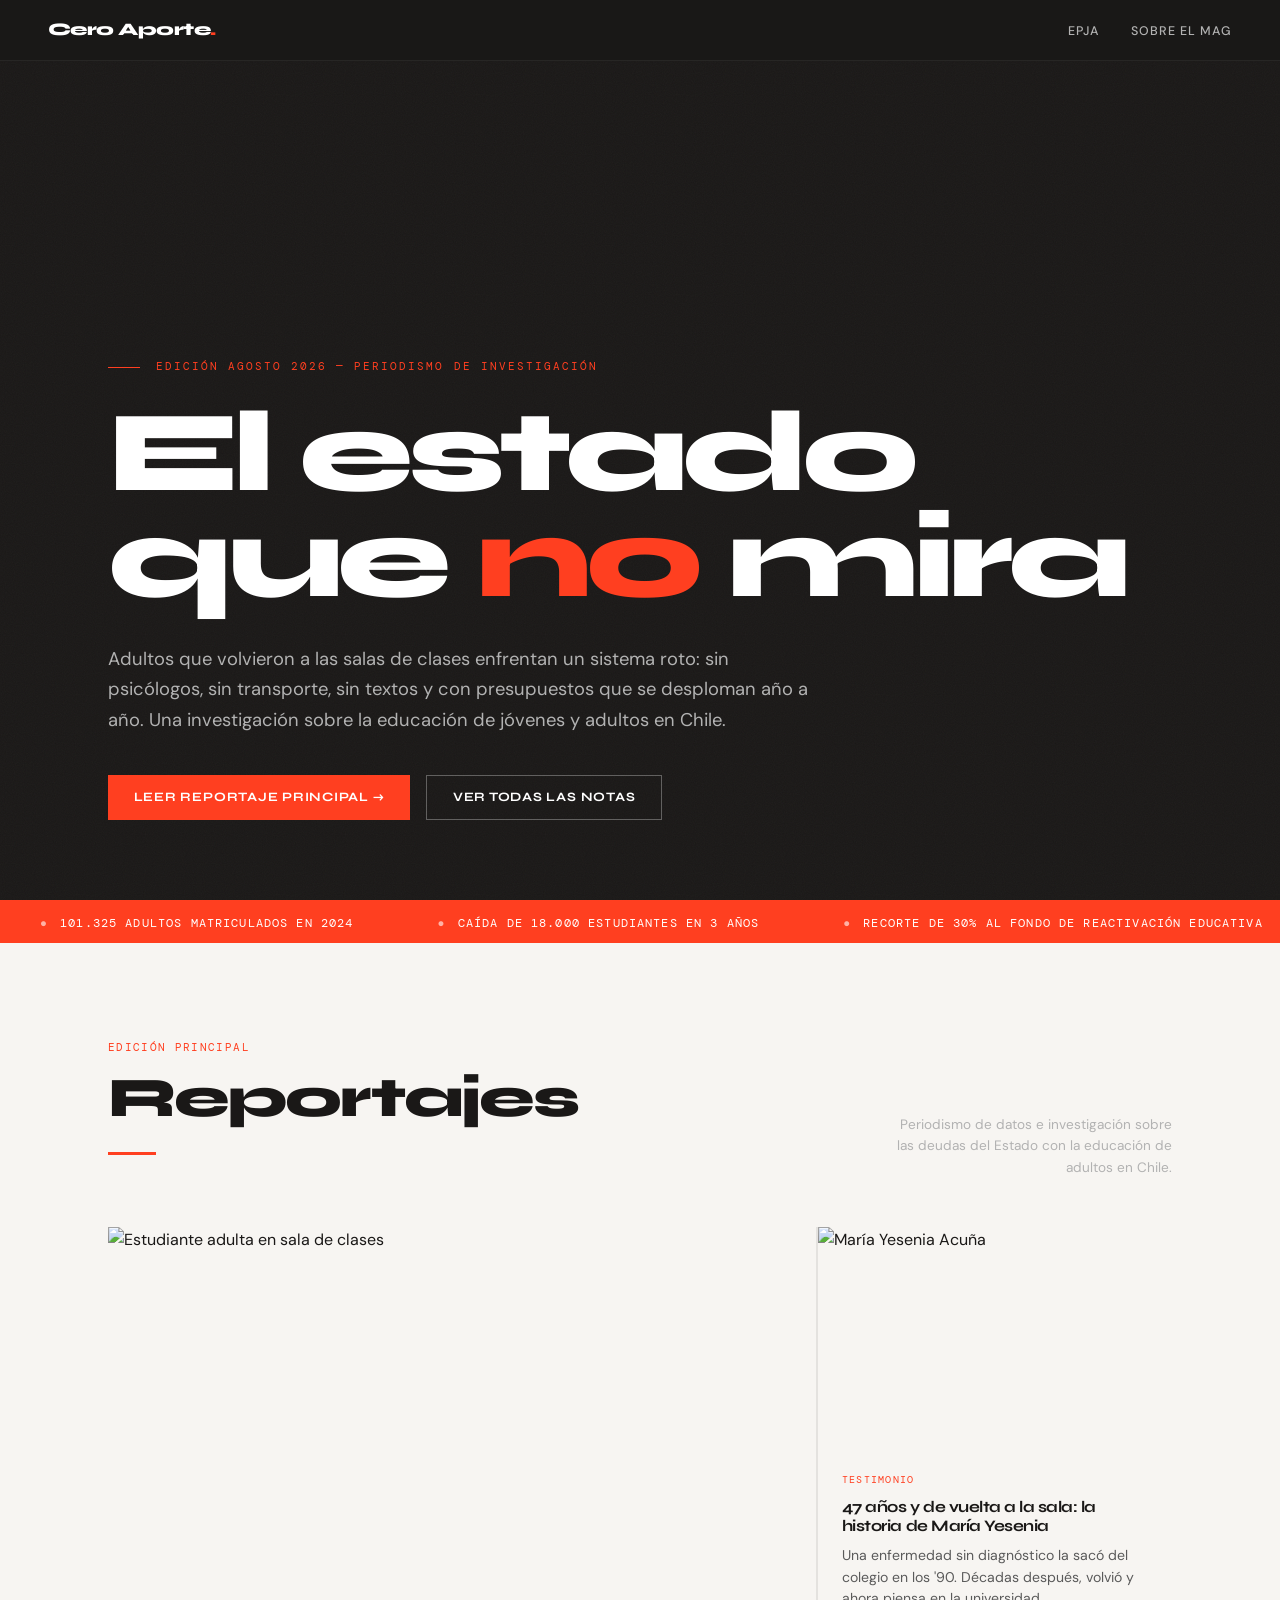
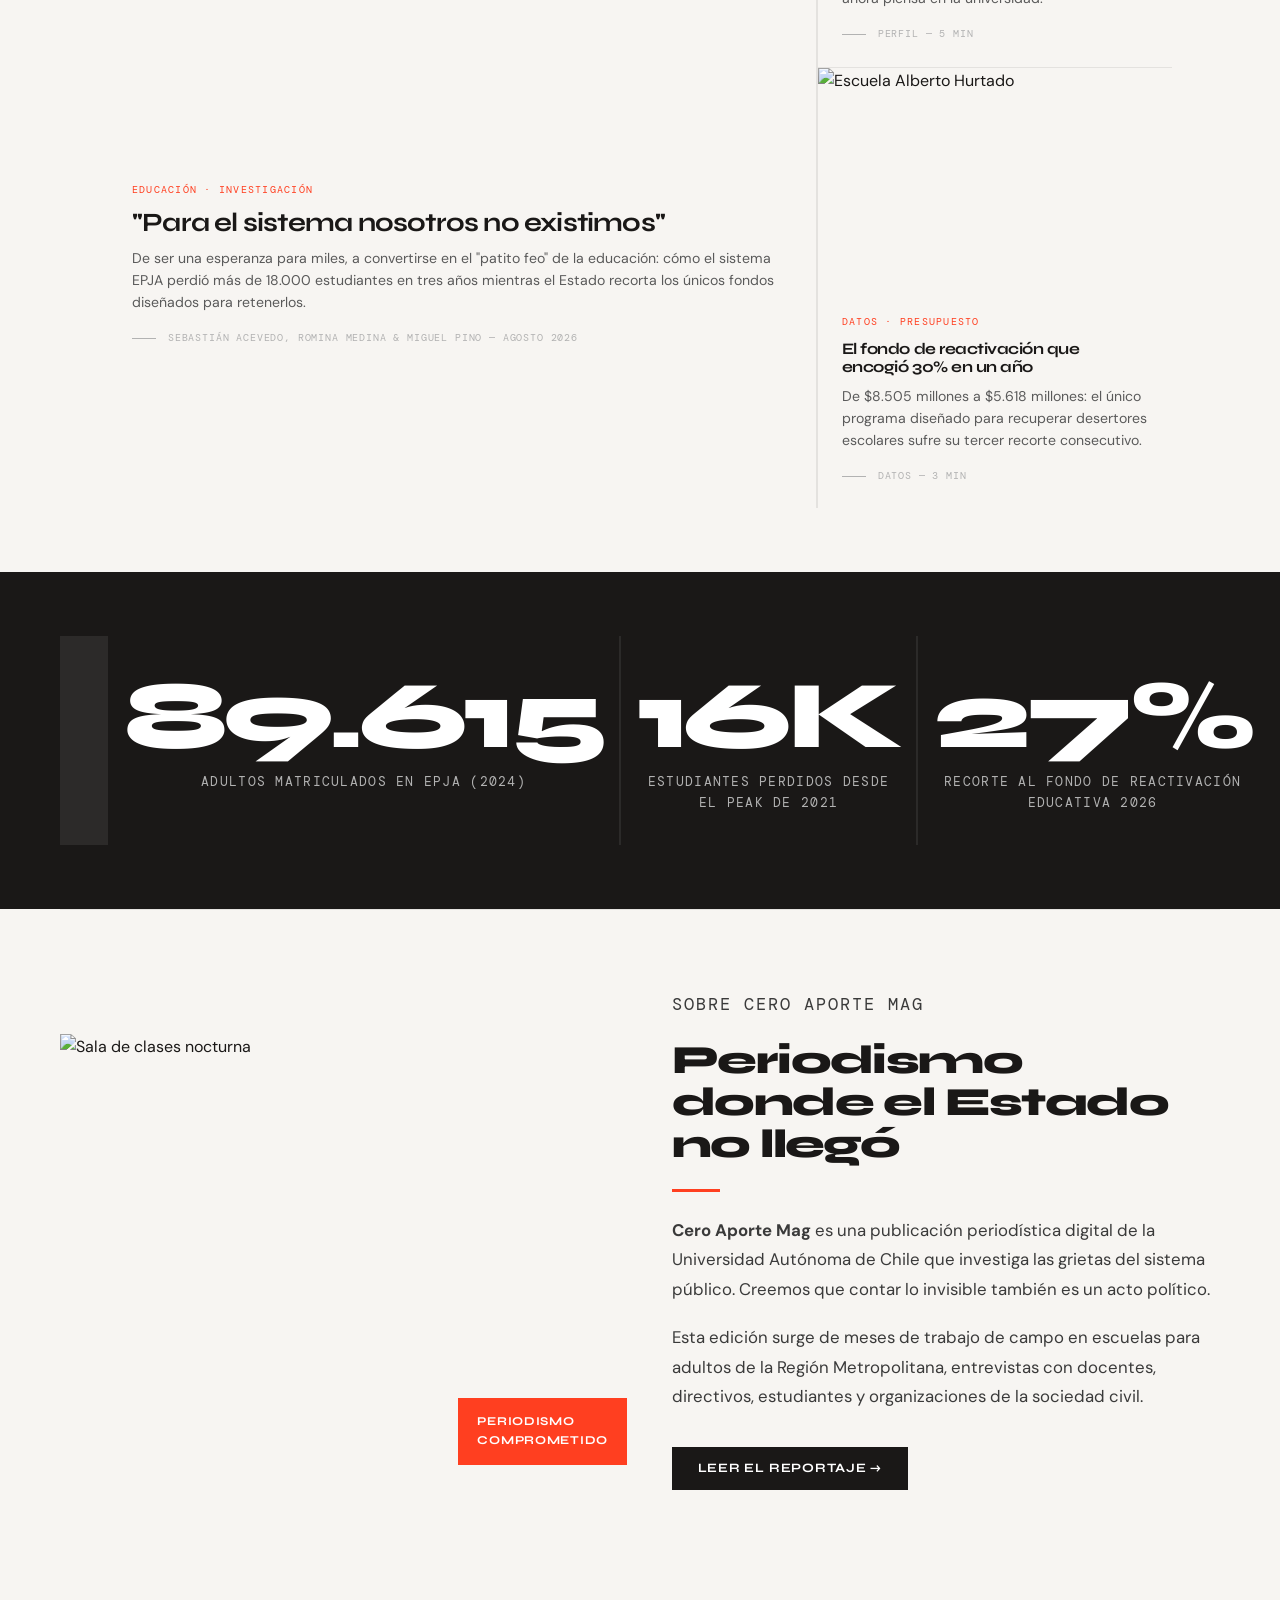
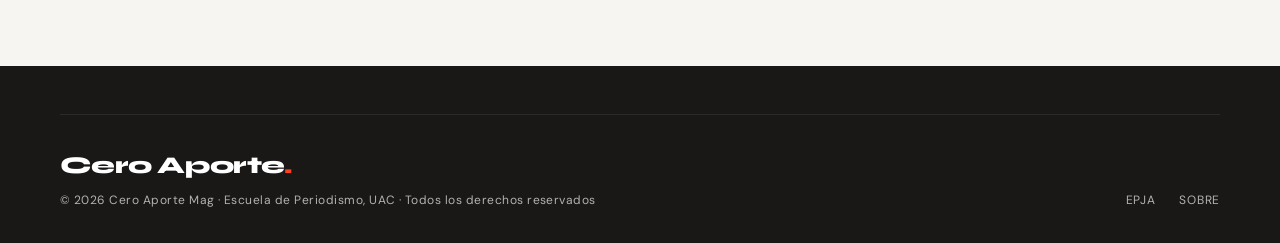
==== index.html @ 0d9099fa "Update index.html" ====
<!DOCTYPE html>
<html lang="es">
<head>
  <meta charset="UTF-8" />
  <meta name="viewport" content="width=device-width, initial-scale=1.0" />
  <title>Cero Aporte Mag</title>
  <link rel="stylesheet" href="style.css" />
  <style>
    /* ---- PORTADA HERO ---- */
    .hero {
      min-height: 100vh;
      background: var(--black);
      display: flex;
      flex-direction: column;
      justify-content: flex-end;
      padding-bottom: 5rem;
      position: relative;
      overflow: hidden;
    }
    .hero-bg {
      position: absolute;
      inset: 0;
      background:
        linear-gradient(to bottom, rgba(26,24,23,0.55) 0%, rgba(26,24,23,0.92) 70%),
        url('https://i.imgur.com/iJgXIfq.jpeg') center/cover no-repeat;
    }
    .hero-noise {
      position: absolute;
      inset: 0;
      opacity: 0.04;
      background-image: url("data:image/svg+xml,%3Csvg viewBox='0 0 200 200' xmlns='http://www.w3.org/2000/svg'%3E%3Cfilter id='n'%3E%3CfeTurbulence type='fractalNoise' baseFrequency='0.9' numOctaves='4'/%3E%3C/filter%3E%3Crect width='100%25' height='100%25' filter='url(%23n)'/%3E%3C/svg%3E");
      background-size: 200px;
    }
    .hero-inner {
      position: relative;
      z-index: 2;
      max-width: var(--max-w);
      width: 100%;
      margin: 0 auto;
      padding: 0 clamp(1.5rem, 5vw, 3rem);
    }
    .hero-edition {
      font-family: var(--font-mono);
      font-size: 0.7rem;
      letter-spacing: 0.18em;
      text-transform: uppercase;
      color: var(--red);
      margin-bottom: 1.5rem;
      display: flex;
      align-items: center;
      gap: 1rem;
    }
    .hero-edition::before {
      content: '';
      display: inline-block;
      width: 2rem;
      height: 1px;
      background: var(--red);
    }
    .hero-headline {
      font-family: var(--font-display);
      font-size: clamp(3.5rem, 9vw, 8rem);
      font-weight: 800;
      letter-spacing: -0.05em;
      line-height: 0.92;
      color: var(--white);
      margin-bottom: 2rem;
      max-width: 16ch;
    }
    .hero-headline em {
      font-style: normal;
      color: var(--red);
    }
    .hero-deck {
      font-size: clamp(0.95rem, 1.5vw, 1.15rem);
      color: var(--greige);
      max-width: 55ch;
      line-height: 1.65;
      margin-bottom: 2.5rem;
    }
    .hero-actions { display: flex; gap: 1rem; flex-wrap: wrap; }

    /* ---- BAJADA LIVE TICKER ---- */
    .ticker-bar {
      background: var(--red);
      padding: 0.55rem 0;
      overflow: hidden;
      white-space: nowrap;
    }
    .ticker-track {
      display: inline-block;
      animation: ticker 28s linear infinite;
    }
    .ticker-track span {
      font-family: var(--font-mono);
      font-size: 0.72rem;
      letter-spacing: 0.1em;
      text-transform: uppercase;
      color: var(--white);
      padding: 0 2.5rem;
    }
    .ticker-track span::before {
      content: '●';
      margin-right: 0.75rem;
      opacity: 0.6;
    }
    @keyframes ticker {
      from { transform: translateX(0); }
      to   { transform: translateX(-50%); }
    }

    /* ---- GRID EDICIONES ---- */
    .ediciones { padding: 6rem 0 4rem; }
    .ediciones-header {
      display: flex;
      justify-content: space-between;
      align-items: flex-end;
      margin-bottom: 3rem;
      flex-wrap: wrap;
      gap: 1rem;
    }
    .stories-grid {
      display: grid;
      grid-template-columns: 2fr 1fr;
      grid-template-rows: auto auto;
      gap: 1.5px;
      background: rgba(0,0,0,0.08);
    }
    .story-card {
      position: relative;
      overflow: hidden;
      display: block;
      background: var(--cream);
      text-decoration: none;
    }
    .story-card:hover .story-img { transform: scale(1.04); }
    .story-card:hover .story-title { color: var(--red); }
    .story-img {
      width: 100%;
      aspect-ratio: 16/10;
      object-fit: cover;
      transition: transform 0.5s var(--ease-out);
    }
    .story-card.featured .story-img { aspect-ratio: 4/3; }
    .story-body { padding: 1.5rem; }
    .story-rubric {
      font-family: var(--font-mono);
      font-size: 0.65rem;
      letter-spacing: 0.12em;
      text-transform: uppercase;
      color: var(--red);
      margin-bottom: 0.6rem;
    }
    .story-title {
      font-family: var(--font-display);
      font-size: clamp(1.1rem, 2.5vw, 1.65rem);
      font-weight: 700;
      letter-spacing: -0.03em;
      line-height: 1.15;
      color: var(--black);
      transition: color 0.2s;
      margin-bottom: 0.6rem;
    }
    .story-card:not(.featured) .story-title { font-size: 1rem; }
    .story-excerpt {
      font-size: 0.88rem;
      color: #5a5a5a;
      line-height: 1.55;
      display: -webkit-box;
      -webkit-line-clamp: 3;
      -webkit-box-orient: vertical;
      overflow: hidden;
    }
    .story-meta {
      display: flex;
      align-items: center;
      gap: 0.75rem;
      margin-top: 1rem;
      font-family: var(--font-mono);
      font-size: 0.65rem;
      letter-spacing: 0.08em;
      color: var(--greige);
      text-transform: uppercase;
    }
    .story-meta::before {
      content: '';
      display: inline-block;
      width: 1.5rem;
      height: 1px;
      background: var(--greige);
    }

    /* Story card derecha ocupa 2 rows */
    .story-card.featured {
      grid-row: 1 / 3;
      grid-column: 1 / 2;
    }

    /* ---- STATS BAND ---- */
    .stats-band {
      background: var(--black);
      color: var(--white);
      padding: 4rem 0;
    }
    .stats-band .container {
      display: grid;
      grid-template-columns: repeat(3, 1fr);
      gap: 1px;
      background: rgba(255,255,255,0.08);
    }
    .stats-band .stat-block { background: var(--black); }
    .stats-band .stat-number { color: var(--white); }
    .stats-band .stat-label { color: var(--greige); }
    .stats-band .stat-block + .stat-block {
      border-left: 1px solid rgba(255,255,255,0.08);
    }

    /* ---- SOBRE EL MAG ---- */
    .about-strip {
      padding: 5rem 0;
      border-top: 1px solid rgba(0,0,0,0.08);
    }
    .about-inner {
      display: grid;
      grid-template-columns: 1fr 1fr;
      gap: 4rem;
      align-items: center;
    }
    .about-img-wrap { position: relative; }
    .about-img-wrap img {
      width: 100%;
      aspect-ratio: 4/3;
      object-fit: cover;
    }
    .about-img-badge {
      position: absolute;
      bottom: -1.2rem;
      right: -1.2rem;
      background: var(--red);
      color: var(--white);
      font-family: var(--font-display);
      font-size: 0.75rem;
      font-weight: 700;
      letter-spacing: 0.06em;
      text-transform: uppercase;
      padding: 0.9rem 1.2rem;
    }
    .about-text p {
      font-size: 1.05rem;
      line-height: 1.75;
      color: #3a3a3a;
      margin-bottom: 1.2rem;
    }

    @media (max-width: 900px) {
      .stories-grid { grid-template-columns: 1fr; }
      .story-card.featured { grid-row: auto; grid-column: auto; }
      .about-inner { grid-template-columns: 1fr; }
      .stats-band .container { grid-template-columns: 1fr; }
    }
  </style>
</head>
<body>

<!-- NAVEGACIÓN -->
<nav class="nav">
  <a href="index.html" class="nav-logo">Cero Aporte<span>.</span></a>
  <ul class="nav-links">
    <li><a href="reportaje-epja.html">EPJA</a></li>
    <li><a href="index.html#sobre">Sobre el Mag</a></li>
  </ul>
</nav>

<!-- HERO -->
<section class="hero">
  <div class="hero-bg"></div>
  <div class="hero-noise"></div>
  <div class="hero-inner">
    <p class="hero-edition">Edición agosto 2026 — Periodismo de investigación</p>
    <h1 class="hero-headline">El estado que <em>no</em> mira</h1>
    <p class="hero-deck">
      Adultos que volvieron a las salas de clases enfrentan un sistema roto: sin psicólogos, sin transporte, sin textos y con presupuestos que se desploman año a año. Una investigación sobre la educación de jóvenes y adultos en Chile.
    </p>
    <div class="hero-actions">
      <a href="reportaje-epja.html" class="btn btn-red">Leer reportaje principal →</a>
      <a href="#ediciones" class="btn btn-ghost">Ver todas las notas</a>
    </div>
  </div>
</section>

<!-- TICKER -->
<div class="ticker-bar" aria-hidden="true">
  <div class="ticker-track">
    <span>101.325 adultos matriculados en 2024</span>
    <span>Caída de 18.000 estudiantes en 3 años</span>
    <span>Recorte de 30% al Fondo de Reactivación Educativa</span>
    <span>EPJA: el nivel más bajo de matrícula en 9 años</span>
    <span>Sin psicólogos ni asistentes sociales en las escuelas nocturnas</span>
    <span>101.325 adultos matriculados en 2024</span>
    <span>Caída de 18.000 estudiantes en 3 años</span>
    <span>Recorte de 30% al Fondo de Reactivación Educativa</span>
    <span>EPJA: el nivel más bajo de matrícula en 9 años</span>
    <span>Sin psicólogos ni asistentes sociales en las escuelas nocturnas</span>
  </div>
</div>

<!-- GRID EDICIONES -->
<section class="ediciones" id="ediciones">
  <div class="container">
    <div class="ediciones-header reveal">
      <div>
        <p class="eyebrow">Edición principal</p>
        <h2 class="section-title">Reportajes</h2>
        <div class="rule-red"></div>
      </div>
      <p style="font-size:0.85rem;color:var(--greige);max-width:32ch;text-align:right;line-height:1.6;">
        Periodismo de datos e investigación sobre las deudas del Estado con la educación de adultos en Chile.
      </p>
    </div>

    <div class="stories-grid">
      <!-- CARD PRINCIPAL -->
      <a href="reportaje-epja.html" class="story-card featured reveal">
        <img class="story-img" src="https://i.imgur.com/6NiFqev.jpeg" alt="Estudiante adulta en sala de clases" />
        <div class="story-body">
          <p class="story-rubric">Educación · Investigación</p>
          <h3 class="story-title">"Para el sistema nosotros no existimos"</h3>
          <p class="story-excerpt">De ser una esperanza para miles, a convertirse en el "patito feo" de la educación: cómo el sistema EPJA perdió más de 18.000 estudiantes en tres años mientras el Estado recorta los únicos fondos diseñados para retenerlos.</p>
          <div class="story-meta">Sebastián Acevedo, Romina Medina & Miguel Pino — Agosto 2026</div>
        </div>
      </a>

      <!-- CARD SECUNDARIA 1 -->
      <a href="reportaje-epja.html#maria" class="story-card reveal">
        <img class="story-img" src="https://i.imgur.com/hhMjm9A.jpeg" alt="María Yesenia Acuña" />
        <div class="story-body">
          <p class="story-rubric">Testimonio</p>
          <h3 class="story-title">47 años y de vuelta a la sala: la historia de María Yesenia</h3>
          <p class="story-excerpt">Una enfermedad sin diagnóstico la sacó del colegio en los '90. Décadas después, volvió y ahora piensa en la universidad.</p>
          <div class="story-meta">Perfil — 5 min</div>
        </div>
      </a>

      <!-- CARD SECUNDARIA 2 -->
      <a href="reportaje-epja.html#presupuesto" class="story-card reveal">
        <img class="story-img" src="https://i.imgur.com/wcBir1a.jpeg" alt="Escuela Alberto Hurtado" />
        <div class="story-body">
          <p class="story-rubric">Datos · Presupuesto</p>
          <h3 class="story-title">El fondo de reactivación que encogió 30% en un año</h3>
          <p class="story-excerpt">De $8.505 millones a $5.618 millones: el único programa diseñado para recuperar desertores escolares sufre su tercer recorte consecutivo.</p>
          <div class="story-meta">Datos — 3 min</div>
        </div>
      </a>
    </div>
  </div>
</section>

<!-- STATS BAND -->
<div class="stats-band">
  <div class="container">
    <div class="stat-block">
      <span class="stat-number" data-count="101325" data-suffix="">0</span>
      <span class="stat-label">Adultos matriculados en EPJA (2024)</span>
    </div>
    <div class="stat-block">
      <span class="stat-number" data-count="18" data-suffix="K">0</span>
      <span class="stat-label">Estudiantes perdidos desde el peak de 2021</span>
    </div>
    <div class="stat-block">
      <span class="stat-number" data-count="30" data-suffix="%">0</span>
      <span class="stat-label">Recorte al Fondo de Reactivación Educativa 2026</span>
    </div>
  </div>
</div>

<!-- SOBRE EL MAG -->
<section class="about-strip container" id="sobre">
  <div class="about-inner">
    <div class="about-img-wrap reveal">
      <img src="https://i.imgur.com/vQ3bv6G.jpeg" alt="Sala de clases nocturna" />
      <div class="about-img-badge">Periodismo<br>comprometido</div>
    </div>
    <div class="about-text reveal">
      <p class="eyebrow">Sobre Cero Aporte Mag</p>
      <h2 class="section-title" style="font-size:clamp(1.8rem,3.5vw,2.5rem);">Periodismo donde el Estado no llegó</h2>
      <div class="rule-red"></div>
      <p>
        <strong>Cero Aporte Mag</strong> es una publicación periodística digital de la Universidad Autónoma de Chile que investiga las grietas del sistema público. Creemos que contar lo invisible también es un acto político.
      </p>
      <p>
        Esta edición surge de meses de trabajo de campo en escuelas para adultos de la Región Metropolitana, entrevistas con docentes, directivos, estudiantes y organizaciones de la sociedad civil.
      </p>
      <a href="reportaje-epja.html" class="btn btn-dark" style="margin-top:1rem;">Leer el reportaje →</a>
    </div>
  </div>
</section>

<!-- FOOTER -->
<footer class="site-footer">
  <div class="footer-inner">
    <div>
      <div class="footer-brand">Cero Aporte<span>.</span></div>
      <p class="footer-copy">© 2026 Cero Aporte Mag · Escuela de Periodismo, UAC · Todos los derechos reservados</p>
    </div>
    <nav class="footer-nav">
      <a href="reportaje-epja.html">EPJA</a>
      <a href="index.html#sobre">Sobre</a>
    </nav>
  </div>
</footer>

<script src="main.js"></script>
</body>
</html>
---- style.css ----
/* ============================================
   CERO APORTE MAG — Global Stylesheet
   Basado en brand book Type/Code
   ============================================ */

@import url('https://fonts.googleapis.com/css2?family=Syne:wght@400;600;700;800&family=DM+Sans:ital,opsz,wght@0,9..40,300;0,9..40,400;0,9..40,500;0,9..40,700;1,9..40,300;1,9..40,400&family=DM+Mono:wght@400;500&display=swap');

/* ---- TOKENS ---- */
:root {
  --black:   #1A1817;
  --white:   #FFFFFF;
  --red:     #FF3F20;
  --greige:  #B2B2B2;
  --ink:     #1C2534;
  --cream:   #F7F5F2;
  --red-dim: rgba(255,63,32,0.12);

  --font-display: 'Syne', sans-serif;
  --font-body:    'DM Sans', sans-serif;
  --font-mono:    'DM Mono', monospace;

  --ease-out: cubic-bezier(0.16, 1, 0.3, 1);
  --max-w: 1160px;
  --col-gap: clamp(1rem, 4vw, 3rem);
}

/* ---- RESET ---- */
*, *::before, *::after { box-sizing: border-box; margin: 0; padding: 0; }
html { scroll-behavior: smooth; font-size: 16px; }
body {
  font-family: var(--font-body);
  background: var(--cream);
  color: var(--black);
  line-height: 1.6;
  -webkit-font-smoothing: antialiased;
}
img { max-width: 100%; display: block; }
a { color: inherit; text-decoration: none; }

/* ---- NAVEGACIÓN ---- */
.nav {
  position: fixed;
  top: 0; left: 0; right: 0;
  z-index: 100;
  display: flex;
  align-items: center;
  justify-content: space-between;
  padding: 1rem clamp(1.5rem, 5vw, 3rem);
  background: rgba(26,24,23,0.96);
  backdrop-filter: blur(12px);
  border-bottom: 1px solid rgba(255,255,255,0.06);
}
.nav-logo {
  font-family: var(--font-display);
  font-size: 1.1rem;
  font-weight: 800;
  color: var(--white);
  letter-spacing: -0.03em;
}
.nav-logo span { color: var(--red); }
.nav-links {
  display: flex;
  gap: 2rem;
  list-style: none;
}
.nav-links a {
  color: var(--greige);
  font-size: 0.78rem;
  font-weight: 500;
  letter-spacing: 0.08em;
  text-transform: uppercase;
  transition: color 0.2s;
}
.nav-links a:hover { color: var(--white); }

/* ---- BOTONES ---- */
.btn {
  display: inline-flex;
  align-items: center;
  gap: 0.5rem;
  padding: 0.7rem 1.6rem;
  font-family: var(--font-display);
  font-size: 0.8rem;
  font-weight: 700;
  letter-spacing: 0.06em;
  text-transform: uppercase;
  border: none;
  cursor: pointer;
  transition: all 0.2s;
}
.btn-red    { background: var(--red); color: var(--white); }
.btn-red:hover { background: #e5361a; }
.btn-ghost  { background: transparent; color: var(--white); border: 1px solid rgba(255,255,255,0.3); }
.btn-ghost:hover { border-color: var(--white); }
.btn-dark   { background: var(--black); color: var(--white); }
.btn-dark:hover { background: var(--ink); }

/* ---- FOOTER ---- */
.site-footer {
  background: var(--black);
  color: var(--greige);
  padding: 3rem clamp(1.5rem, 5vw, 3rem) 2rem;
  margin-top: 6rem;
}
.footer-inner {
  max-width: var(--max-w);
  margin: 0 auto;
  display: grid;
  grid-template-columns: 1fr auto;
  gap: 2rem;
  align-items: end;
  border-top: 1px solid rgba(255,255,255,0.08);
  padding-top: 2rem;
}
.footer-brand {
  font-family: var(--font-display);
  font-size: 1.5rem;
  font-weight: 800;
  color: var(--white);
  letter-spacing: -0.03em;
  margin-bottom: 0.4rem;
}
.footer-brand span { color: var(--red); }
.footer-copy {
  font-size: 0.75rem;
  letter-spacing: 0.04em;
}
.footer-nav { display: flex; gap: 1.5rem; flex-wrap: wrap; justify-content: flex-end; }
.footer-nav a {
  font-size: 0.75rem;
  letter-spacing: 0.06em;
  text-transform: uppercase;
  color: var(--greige);
  transition: color 0.2s;
}
.footer-nav a:hover { color: var(--red); }

/* ---- UTILIDADES ---- */
.container {
  max-width: var(--max-w);
  margin: 0 auto;
  padding: 0 clamp(1.5rem, 5vw, 3rem);
}
.eyebrow {
  font-family: var(--font-mono);
  font-size: 0.7rem;
  letter-spacing: 0.12em;
  text-transform: uppercase;
  color: var(--red);
  margin-bottom: 0.75rem;
}
.section-title {
  font-family: var(--font-display);
  font-size: clamp(2rem, 5vw, 3.5rem);
  font-weight: 800;
  letter-spacing: -0.04em;
  line-height: 1.05;
  color: var(--black);
}
.rule-red {
  width: 3rem;
  height: 3px;
  background: var(--red);
  margin: 1.5rem 0;
}

/* ---- FADE-IN ON SCROLL ---- */
.reveal {
  opacity: 0;
  transform: translateY(24px);
  transition: opacity 0.7s var(--ease-out), transform 0.7s var(--ease-out);
}
.reveal.visible {
  opacity: 1;
  transform: none;
}

/* ---- INTERACTIVO: FLIP CARD ---- */
.flip-card {
  perspective: 1000px;
  cursor: pointer;
}
.flip-card-inner {
  position: relative;
  width: 100%;
  height: 100%;
  transition: transform 0.6s var(--ease-out);
  transform-style: preserve-3d;
}
.flip-card:hover .flip-card-inner,
.flip-card.flipped .flip-card-inner {
  transform: rotateY(180deg);
}
.flip-card-front,
.flip-card-back {
  position: absolute;
  width: 100%; height: 100%;
  backface-visibility: hidden;
  display: flex;
  flex-direction: column;
  justify-content: center;
  padding: 1.5rem;
}
.flip-card-back { transform: rotateY(180deg); }

/* ---- INTERACTIVO: PROGRESS BAR ---- */
.progress-bar {
  height: 6px;
  background: rgba(0,0,0,0.1);
  border-radius: 3px;
  overflow: hidden;
  margin: 0.5rem 0;
}
.progress-fill {
  height: 100%;
  background: var(--red);
  border-radius: 3px;
  width: 0%;
  transition: width 1.2s var(--ease-out);
}

/* ---- INTERACTIVO: TABS ---- */
.tabs { display: flex; gap: 0; border-bottom: 2px solid rgba(0,0,0,0.08); margin-bottom: 2rem; }
.tab-btn {
  padding: 0.75rem 1.5rem;
  font-family: var(--font-display);
  font-size: 0.82rem;
  font-weight: 700;
  letter-spacing: 0.04em;
  text-transform: uppercase;
  background: none;
  border: none;
  border-bottom: 2px solid transparent;
  margin-bottom: -2px;
  cursor: pointer;
  color: var(--greige);
  transition: all 0.2s;
}
.tab-btn.active { color: var(--black); border-bottom-color: var(--red); }
.tab-panel { display: none; }
.tab-panel.active { display: block; }

/* ---- PULL QUOTE ---- */
.pull-quote {
  border-left: 4px solid var(--red);
  padding: 1.5rem 2rem;
  margin: 2.5rem 0;
  background: var(--red-dim);
}
.pull-quote blockquote {
  font-family: var(--font-display);
  font-size: clamp(1.15rem, 2.5vw, 1.5rem);
  font-weight: 600;
  line-height: 1.35;
  color: var(--black);
  font-style: italic;
}
.pull-quote cite {
  display: block;
  margin-top: 0.75rem;
  font-size: 0.8rem;
  font-family: var(--font-mono);
  letter-spacing: 0.08em;
  text-transform: uppercase;
  color: var(--red);
  font-style: normal;
}

/* ---- STAT COUNTER ---- */
.stat-block {
  text-align: center;
  padding: 2rem 1rem;
}
.stat-number {
  font-family: var(--font-display);
  font-size: clamp(3rem, 8vw, 6rem);
  font-weight: 800;
  letter-spacing: -0.05em;
  color: var(--black);
  line-height: 1;
  display: block;
}
.stat-label {
  font-size: 0.8rem;
  font-family: var(--font-mono);
  letter-spacing: 0.1em;
  text-transform: uppercase;
  color: var(--greige);
  margin-top: 0.5rem;
  display: block;
}

/* ---- IMAGEN CON CAPTION ---- */
.img-block { margin: 2.5rem 0; }
.img-block img { width: 100%; object-fit: cover; }
.img-caption {
  font-size: 0.72rem;
  font-family: var(--font-mono);
  color: var(--greige);
  letter-spacing: 0.06em;
  margin-top: 0.5rem;
  padding-top: 0.5rem;
  border-top: 1px solid rgba(0,0,0,0.1);
}

/* ---- TIMELINE ---- */
.timeline { position: relative; padding-left: 2rem; }
.timeline::before {
  content: '';
  position: absolute;
  left: 0.4rem; top: 0; bottom: 0;
  width: 2px;
  background: linear-gradient(to bottom, var(--red), var(--greige));
}
.timeline-item {
  position: relative;
  margin-bottom: 2.5rem;
  opacity: 0;
  transform: translateX(-12px);
  transition: all 0.5s var(--ease-out);
}
.timeline-item.visible { opacity: 1; transform: none; }
.timeline-dot {
  position: absolute;
  left: -1.7rem;
  top: 0.25rem;
  width: 0.85rem;
  height: 0.85rem;
  border-radius: 50%;
  background: var(--red);
  border: 2px solid var(--cream);
  box-shadow: 0 0 0 2px var(--red);
}
.timeline-year {
  font-family: var(--font-mono);
  font-size: 0.72rem;
  letter-spacing: 0.1em;
  color: var(--red);
  text-transform: uppercase;
  margin-bottom: 0.25rem;
}
.timeline-text {
  font-family: var(--font-display);
  font-size: 0.95rem;
  font-weight: 600;
  color: var(--black);
  margin-bottom: 0.3rem;
}
.timeline-desc {
  font-size: 0.85rem;
  color: #5a5a5a;
  line-height: 1.5;
}

/* ---- RESPONSIVE ---- */
@media (max-width: 768px) {
  .nav-links { display: none; }
  .footer-inner { grid-template-columns: 1fr; }
  .footer-nav { justify-content: flex-start; }
}
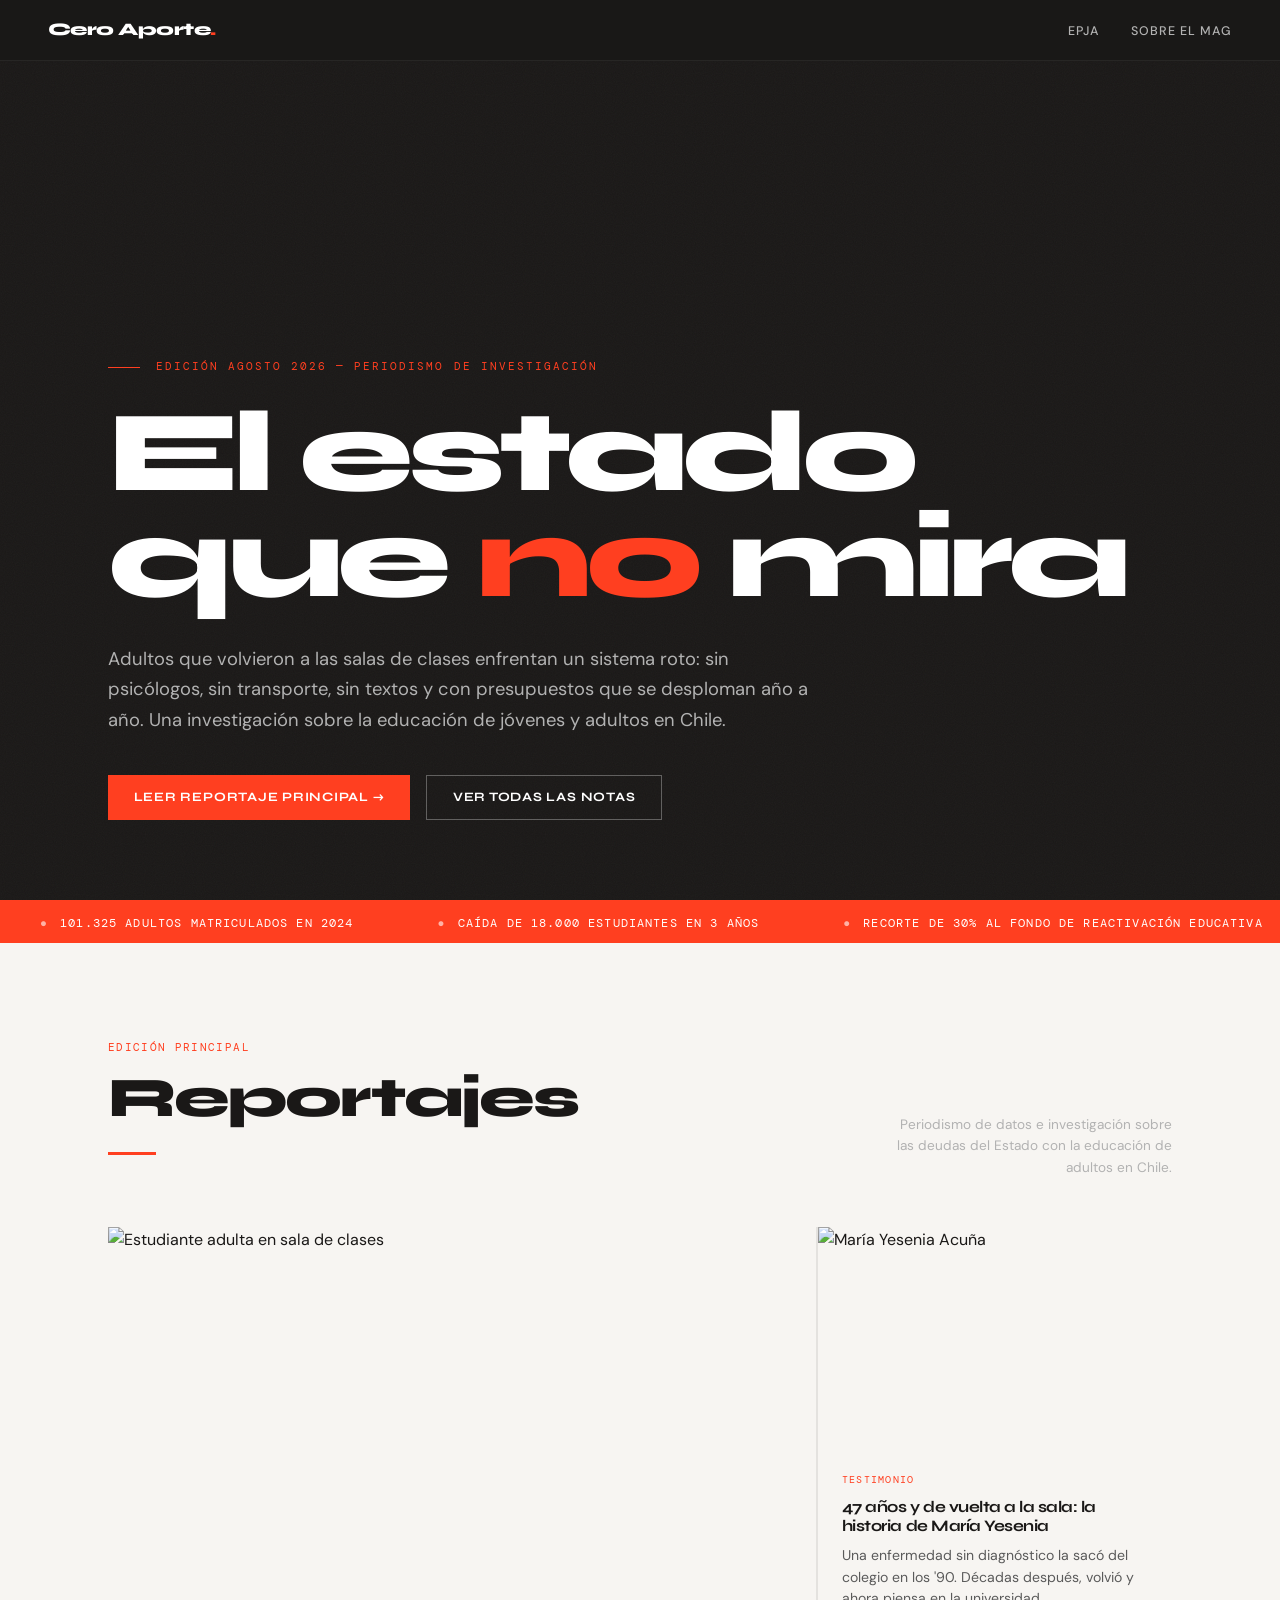
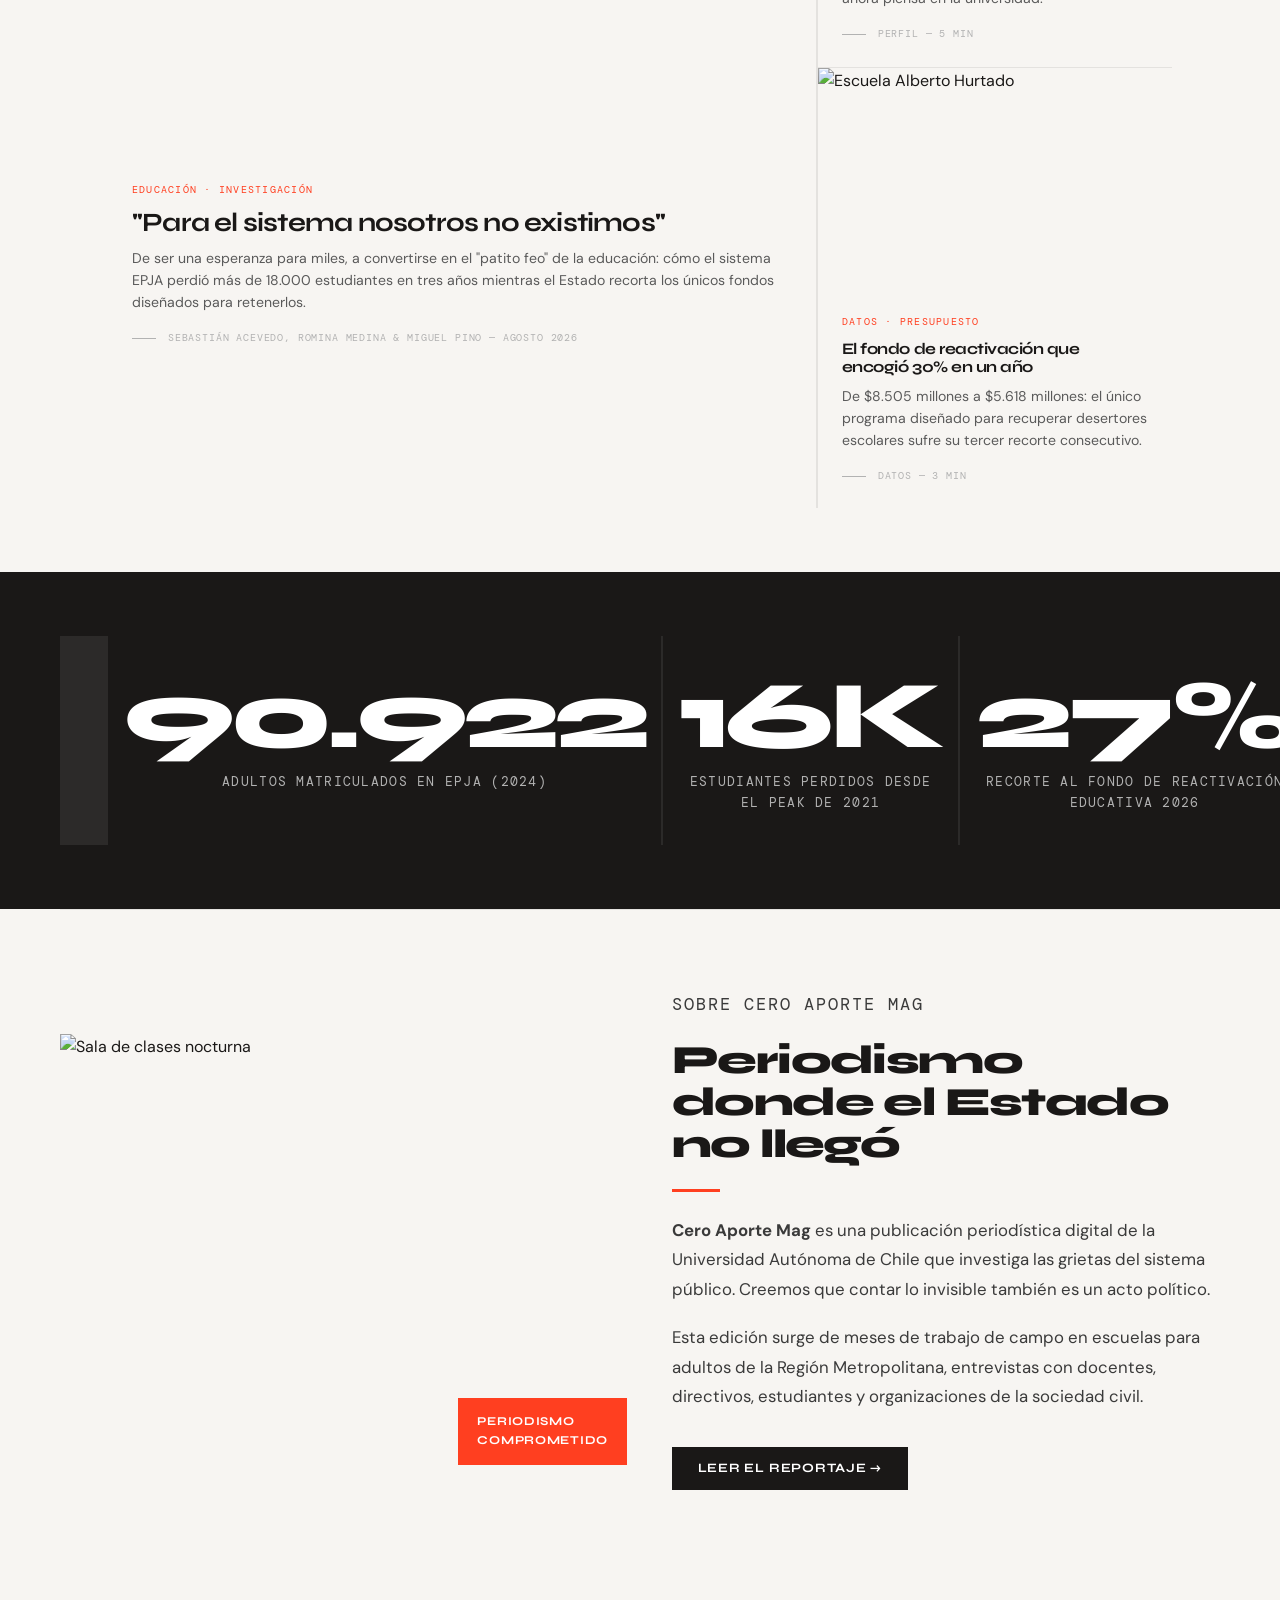
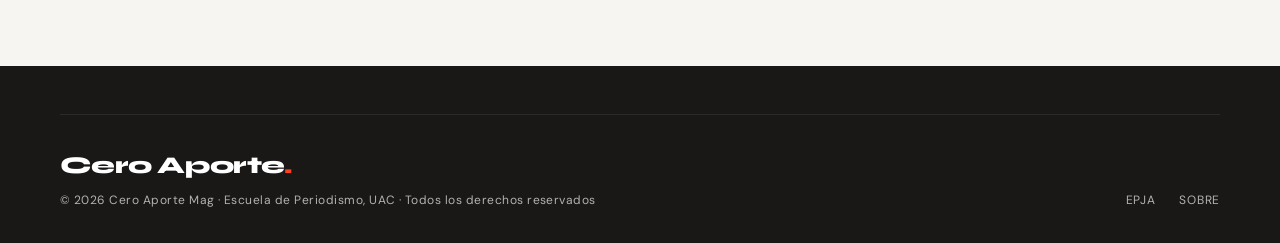
==== commit ddcb9447: "Update index.html" ====
--- a/index.html
+++ b/index.html
@@ -22,7 +22,7 @@
       inset: 0;
       background:
         linear-gradient(to bottom, rgba(26,24,23,0.55) 0%, rgba(26,24,23,0.92) 70%),
-        url('https://i.imgur.com/iJgXIfq.jpeg') center/cover no-repeat;
+        url('https://i.imgur.com/hhMjm9A.jpeg') center/cover no-repeat;
     }
     .hero-noise {
       position: absolute;
@@ -321,7 +321,7 @@
     <div class="stories-grid">
       <!-- CARD PRINCIPAL -->
       <a href="reportaje-epja.html" class="story-card featured reveal">
-        <img class="story-img" src="https://i.imgur.com/6NiFqev.jpeg" alt="Estudiante adulta en sala de clases" />
+        <img class="story-img" src="https://i.imgur.com/gxR5qHz.jpeg" alt="Estudiante adulta en sala de clases" />
         <div class="story-body">
           <p class="story-rubric">Educación · Investigación</p>
           <h3 class="story-title">"Para el sistema nosotros no existimos"</h3>
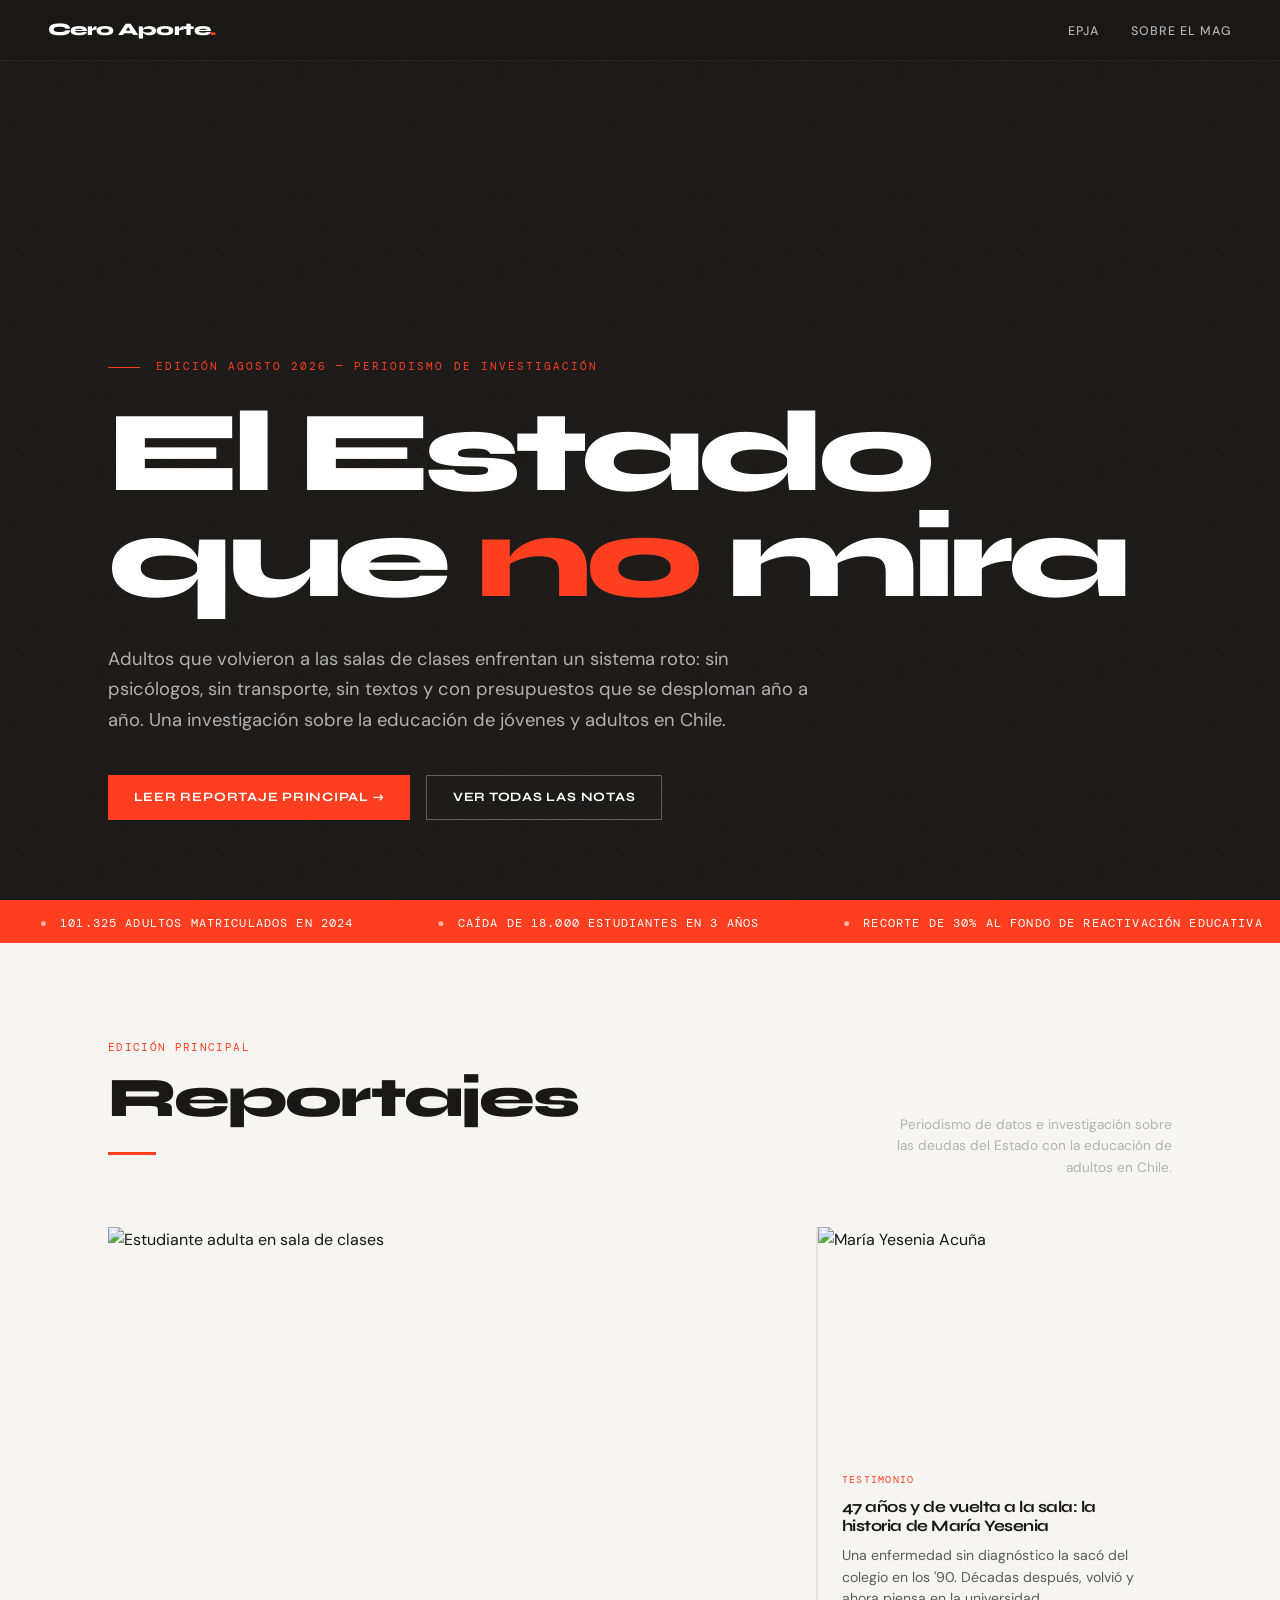
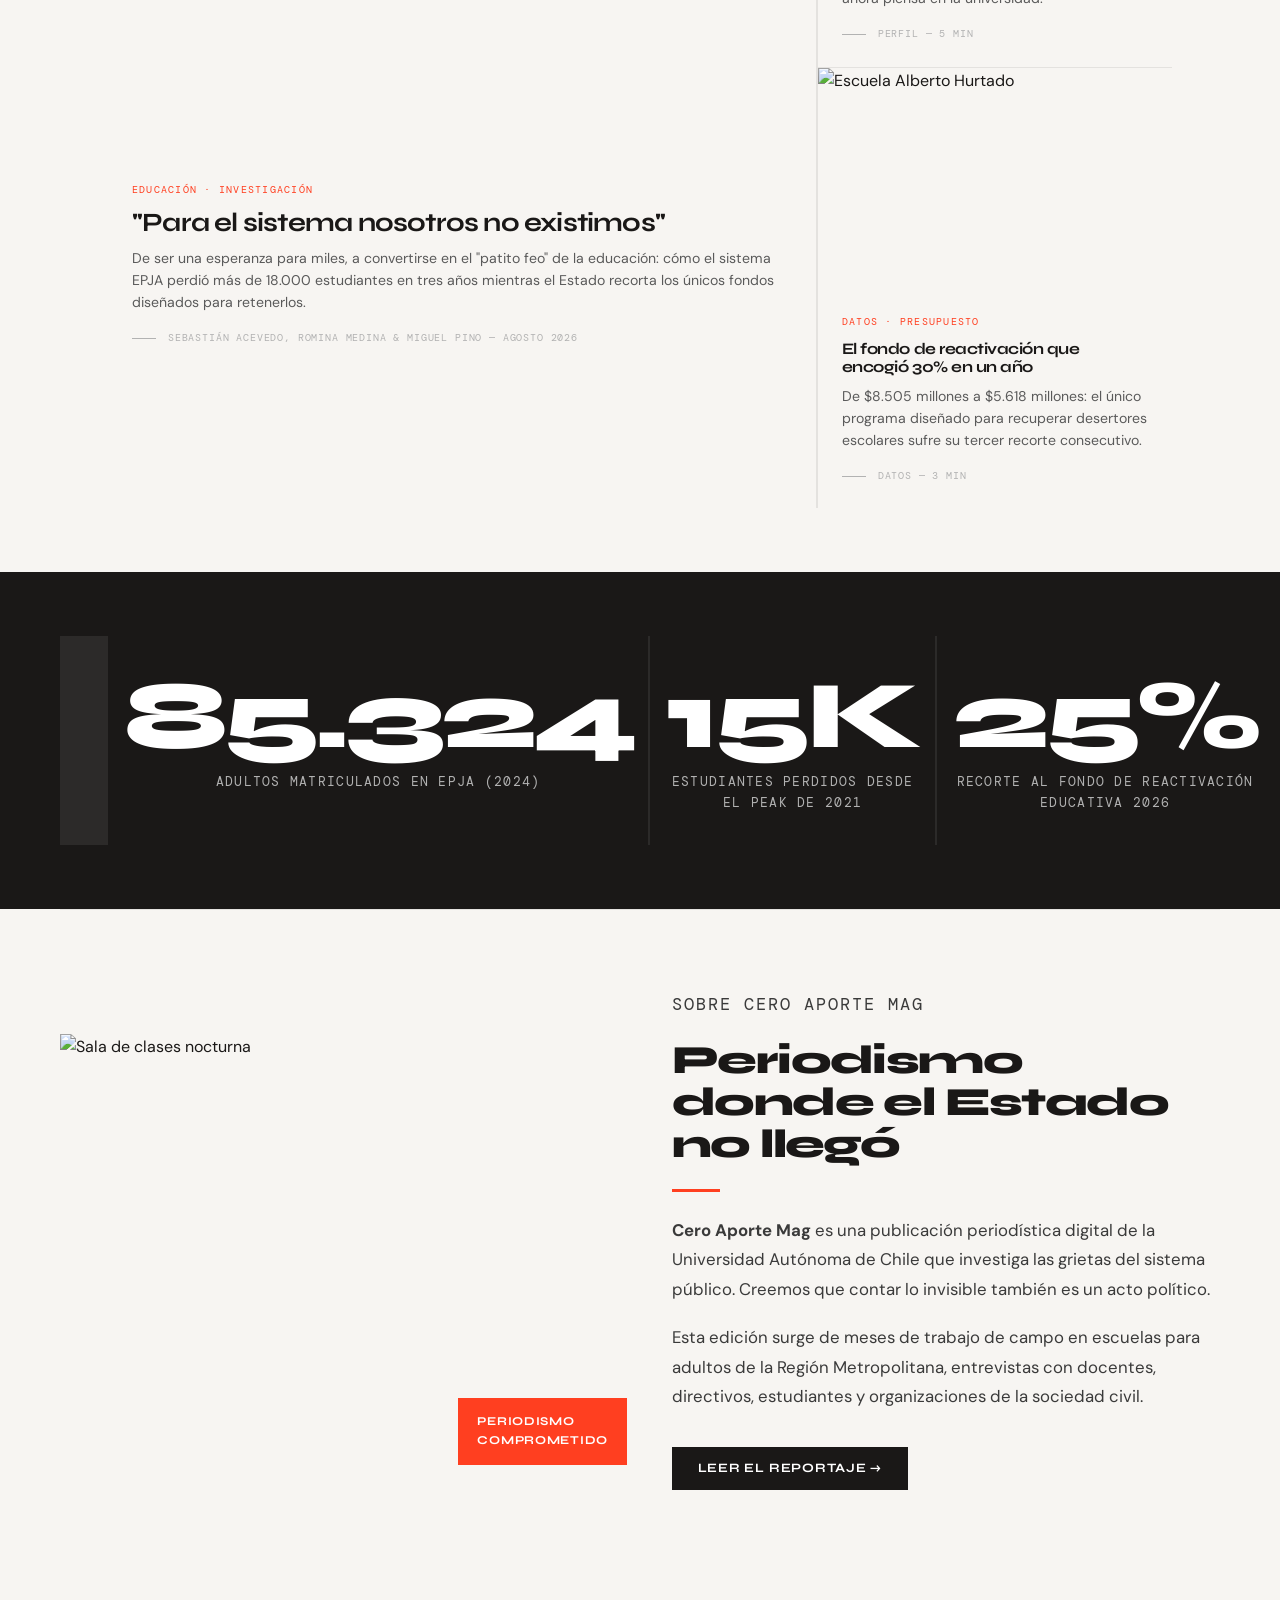
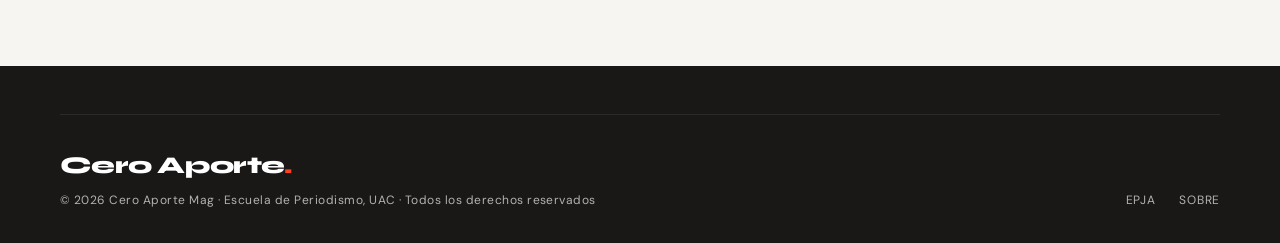
==== commit 8c8ffe2a: "Update index.html" ====
--- a/index.html
+++ b/index.html
@@ -277,7 +277,7 @@
   <div class="hero-noise"></div>
   <div class="hero-inner">
     <p class="hero-edition">Edición agosto 2026 — Periodismo de investigación</p>
-    <h1 class="hero-headline">El estado que <em>no</em> mira</h1>
+    <h1 class="hero-headline">El Estado que <em>no</em> mira</h1>
     <p class="hero-deck">
       Adultos que volvieron a las salas de clases enfrentan un sistema roto: sin psicólogos, sin transporte, sin textos y con presupuestos que se desploman año a año. Una investigación sobre la educación de jóvenes y adultos en Chile.
     </p>
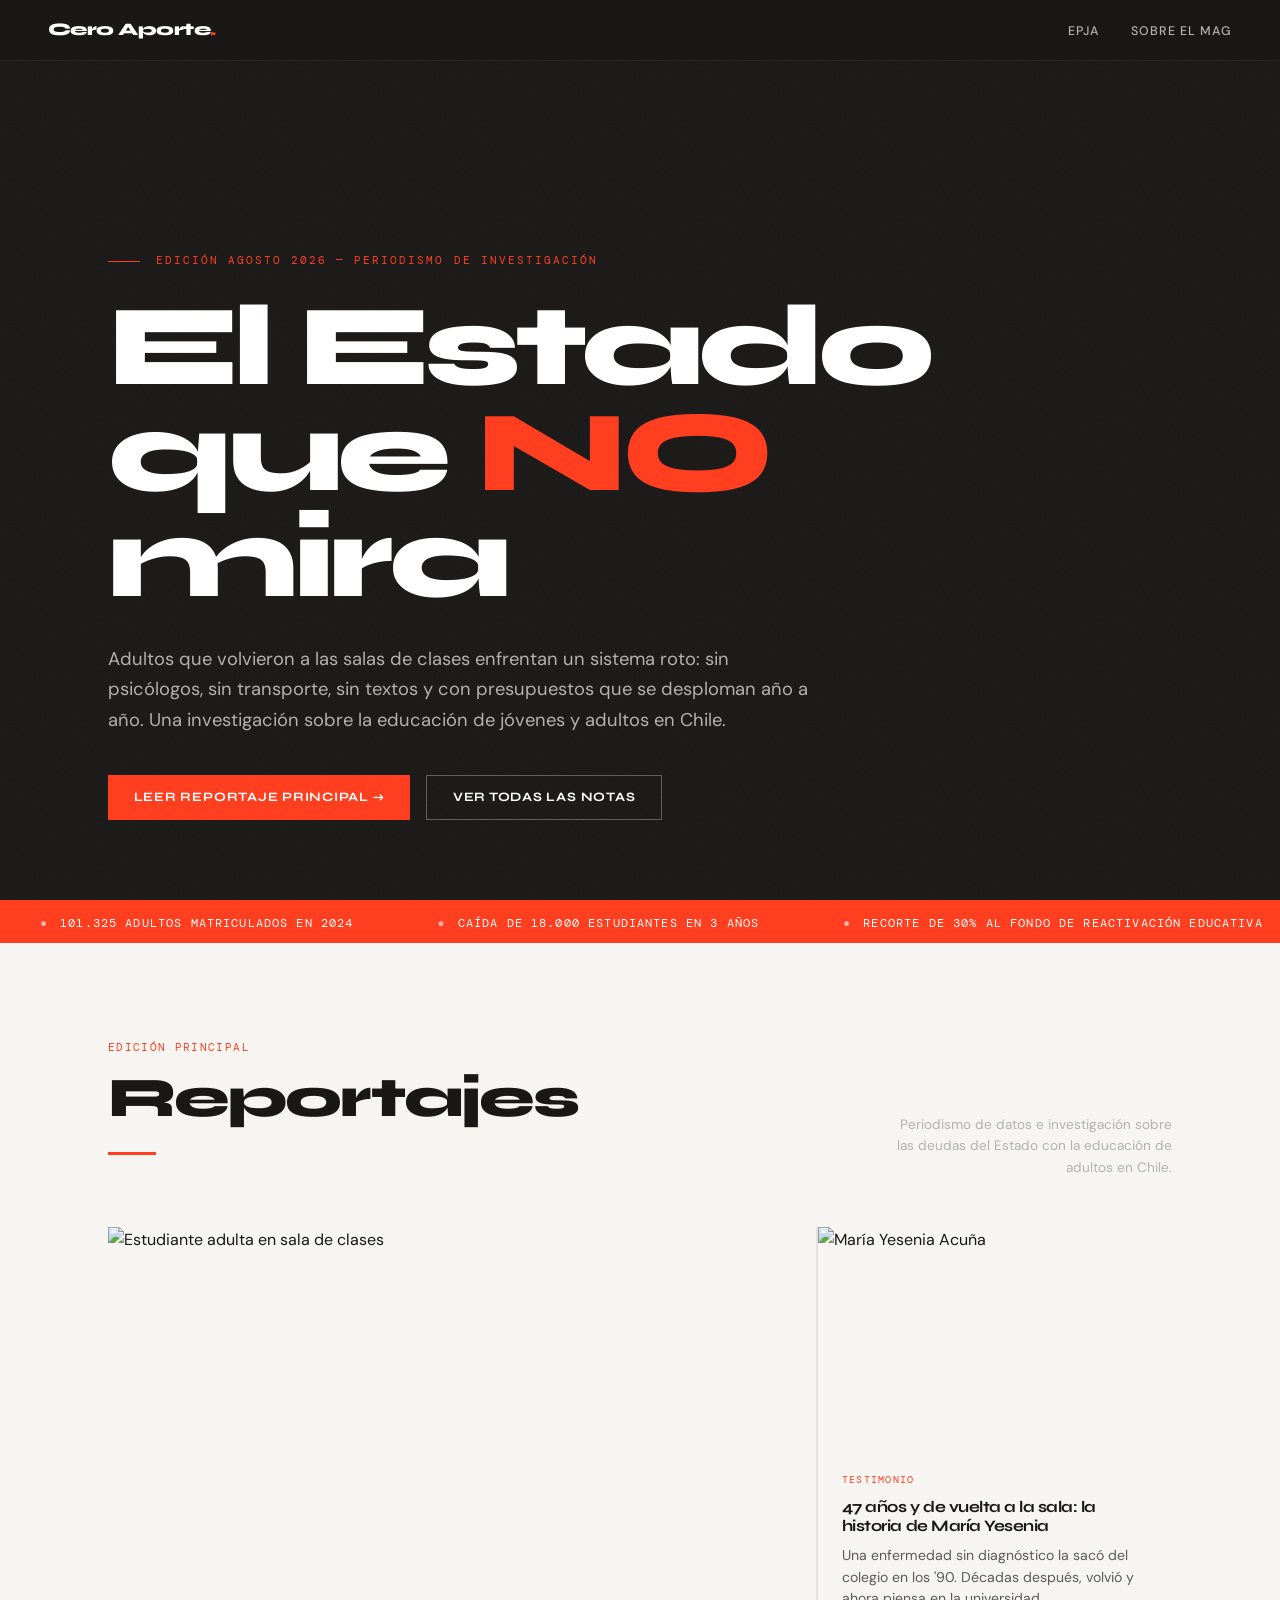
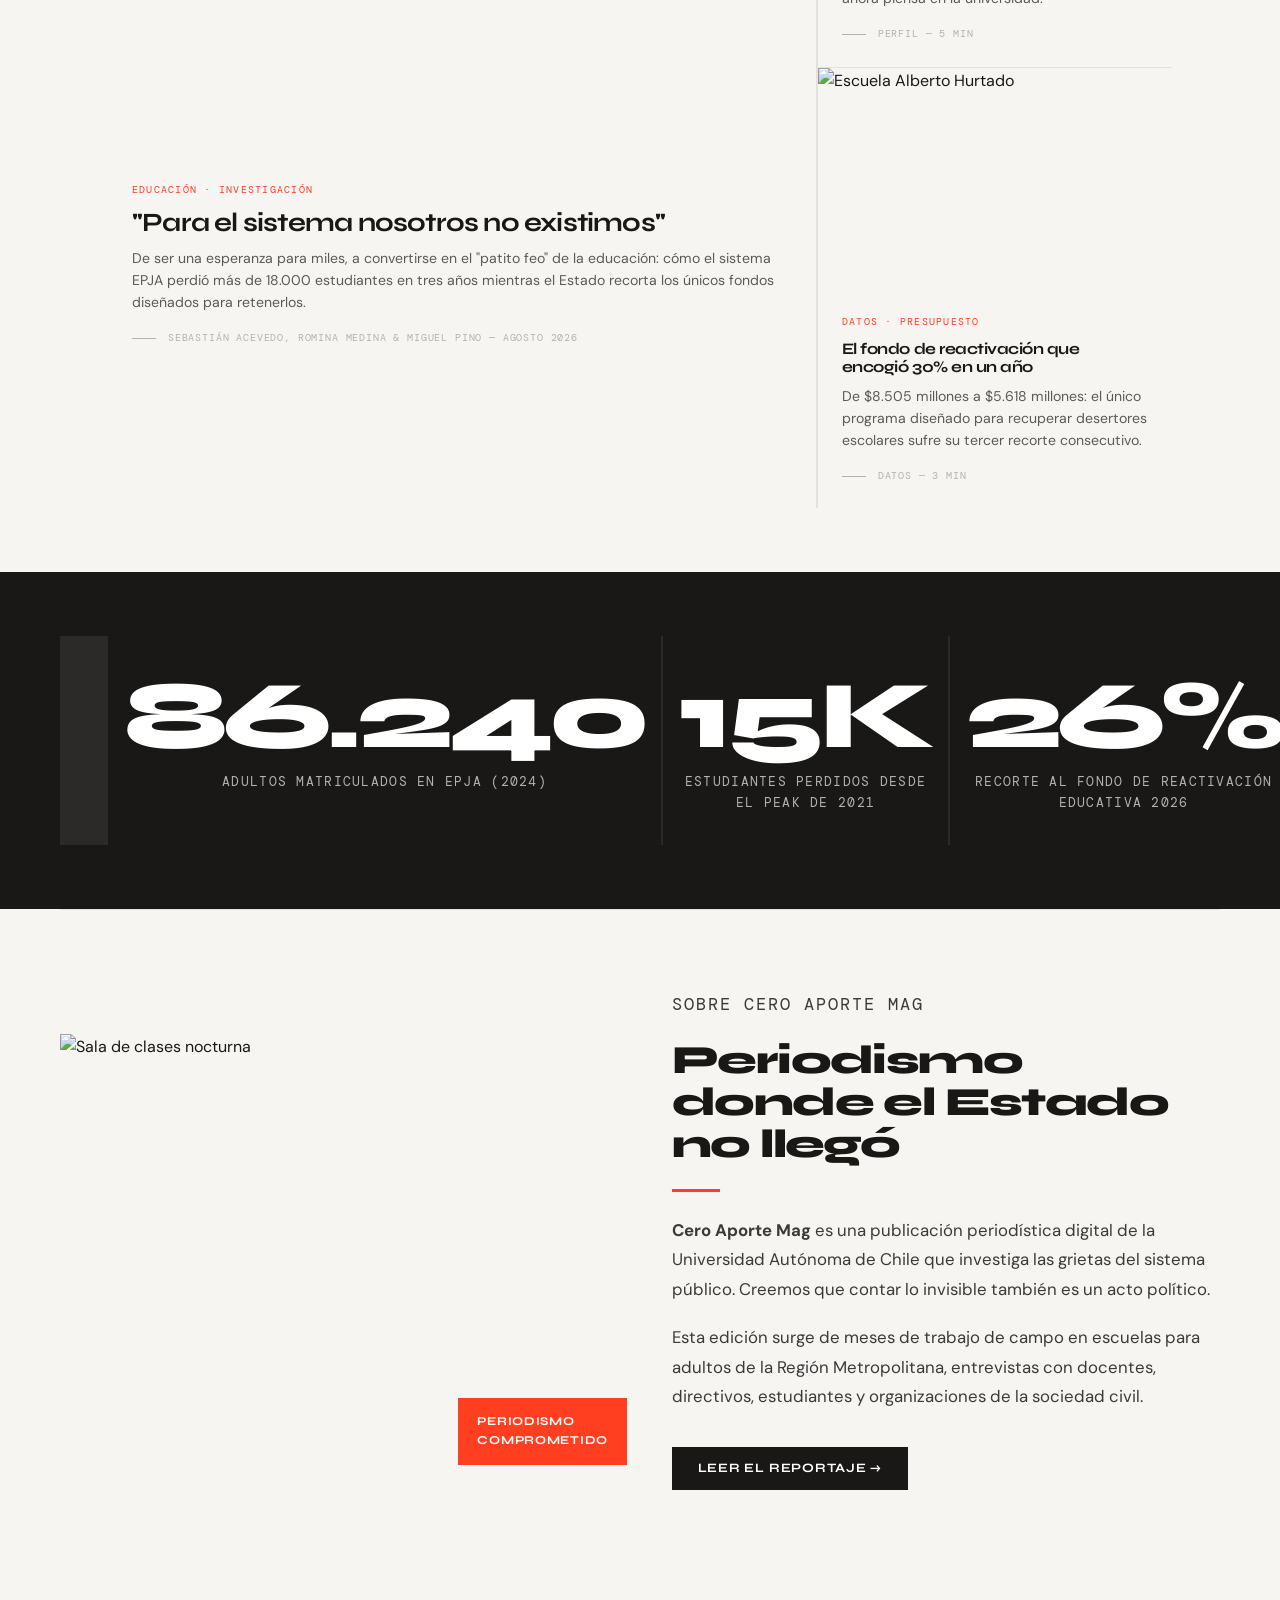
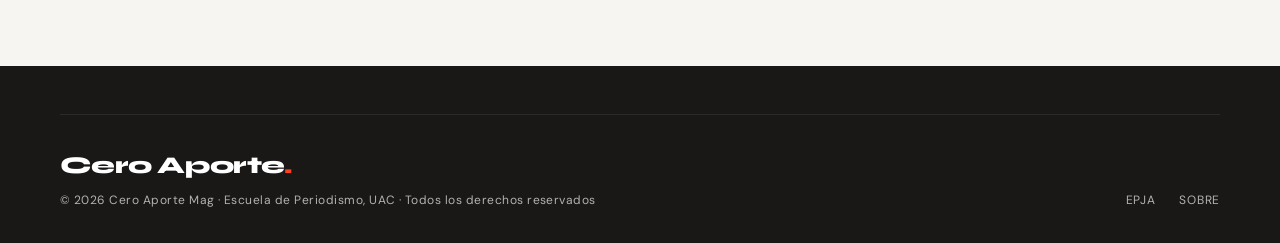
==== commit 5e01bf02: "Update index.html" ====
--- a/index.html
+++ b/index.html
@@ -277,7 +277,7 @@
   <div class="hero-noise"></div>
   <div class="hero-inner">
     <p class="hero-edition">Edición agosto 2026 — Periodismo de investigación</p>
-    <h1 class="hero-headline">El Estado que <em>no</em> mira</h1>
+    <h1 class="hero-headline">El Estado que <em>NO</em> mira</h1>
     <p class="hero-deck">
       Adultos que volvieron a las salas de clases enfrentan un sistema roto: sin psicólogos, sin transporte, sin textos y con presupuestos que se desploman año a año. Una investigación sobre la educación de jóvenes y adultos en Chile.
     </p>
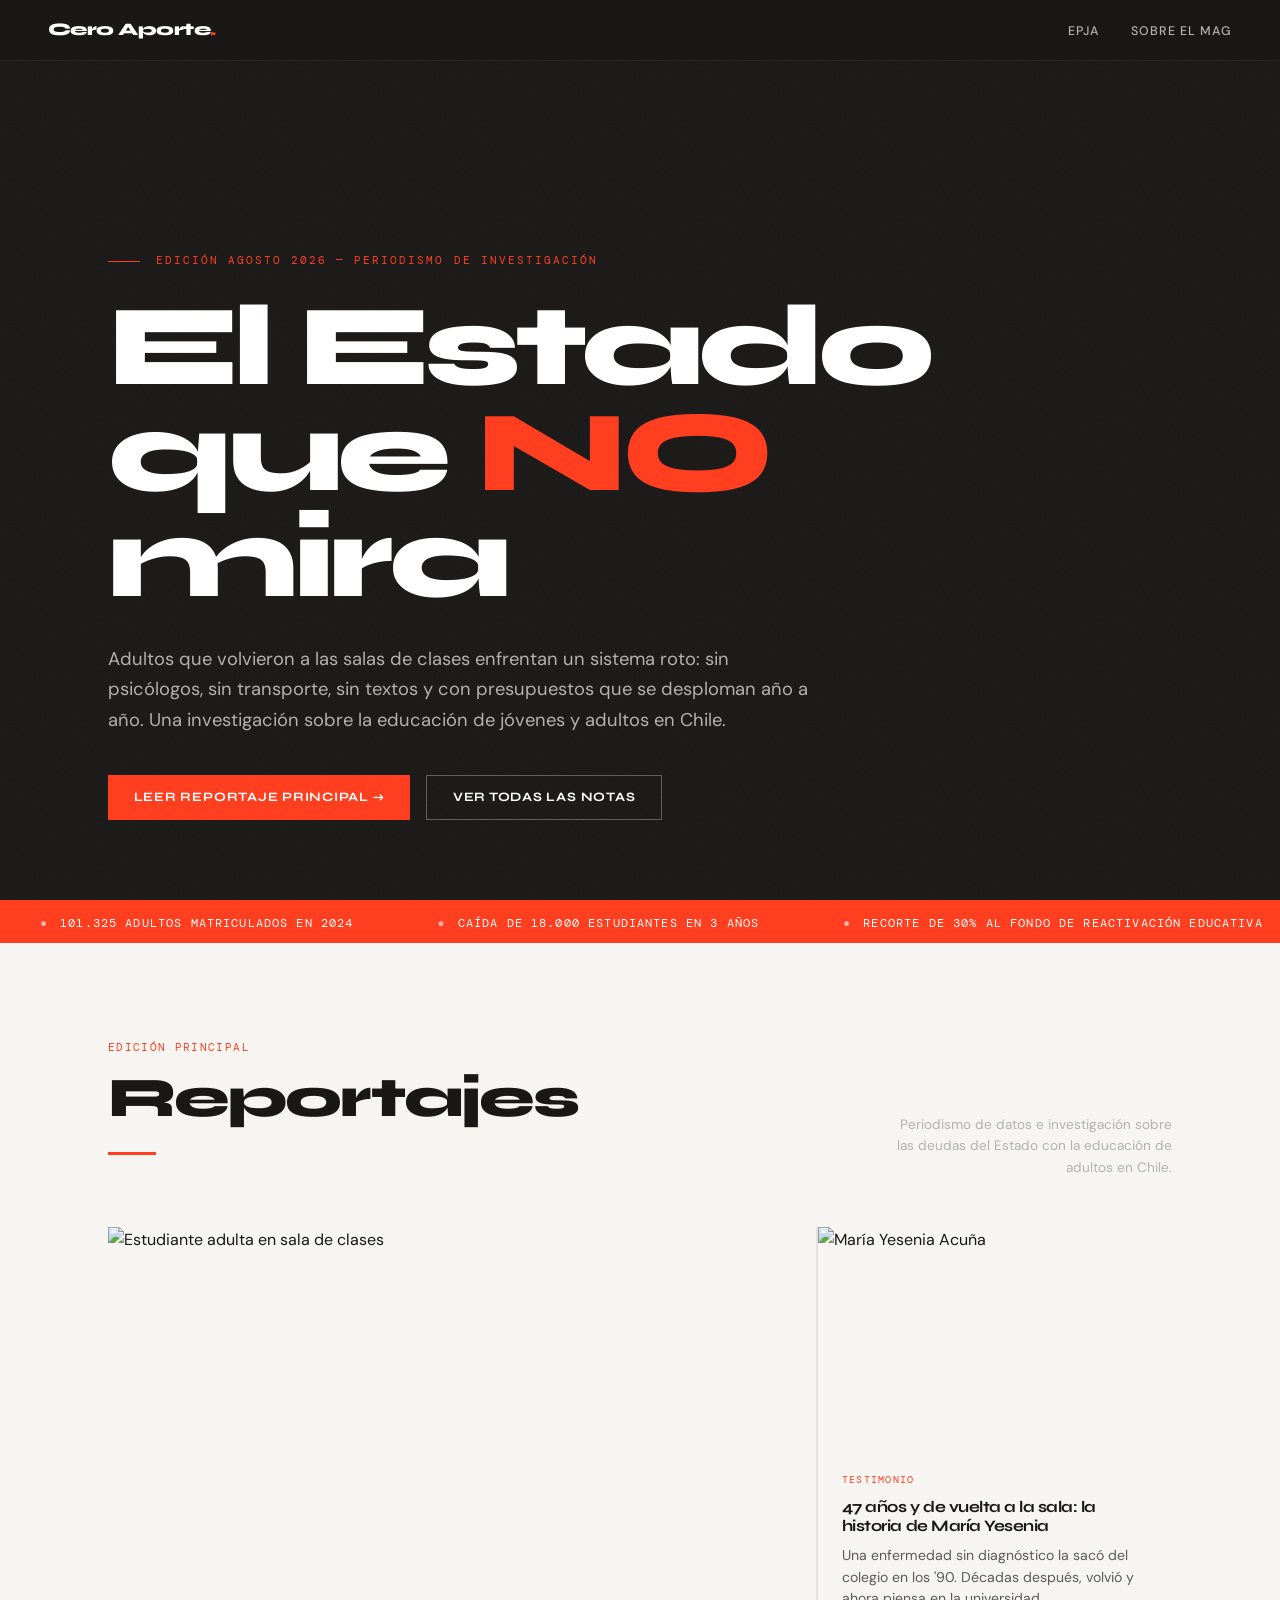
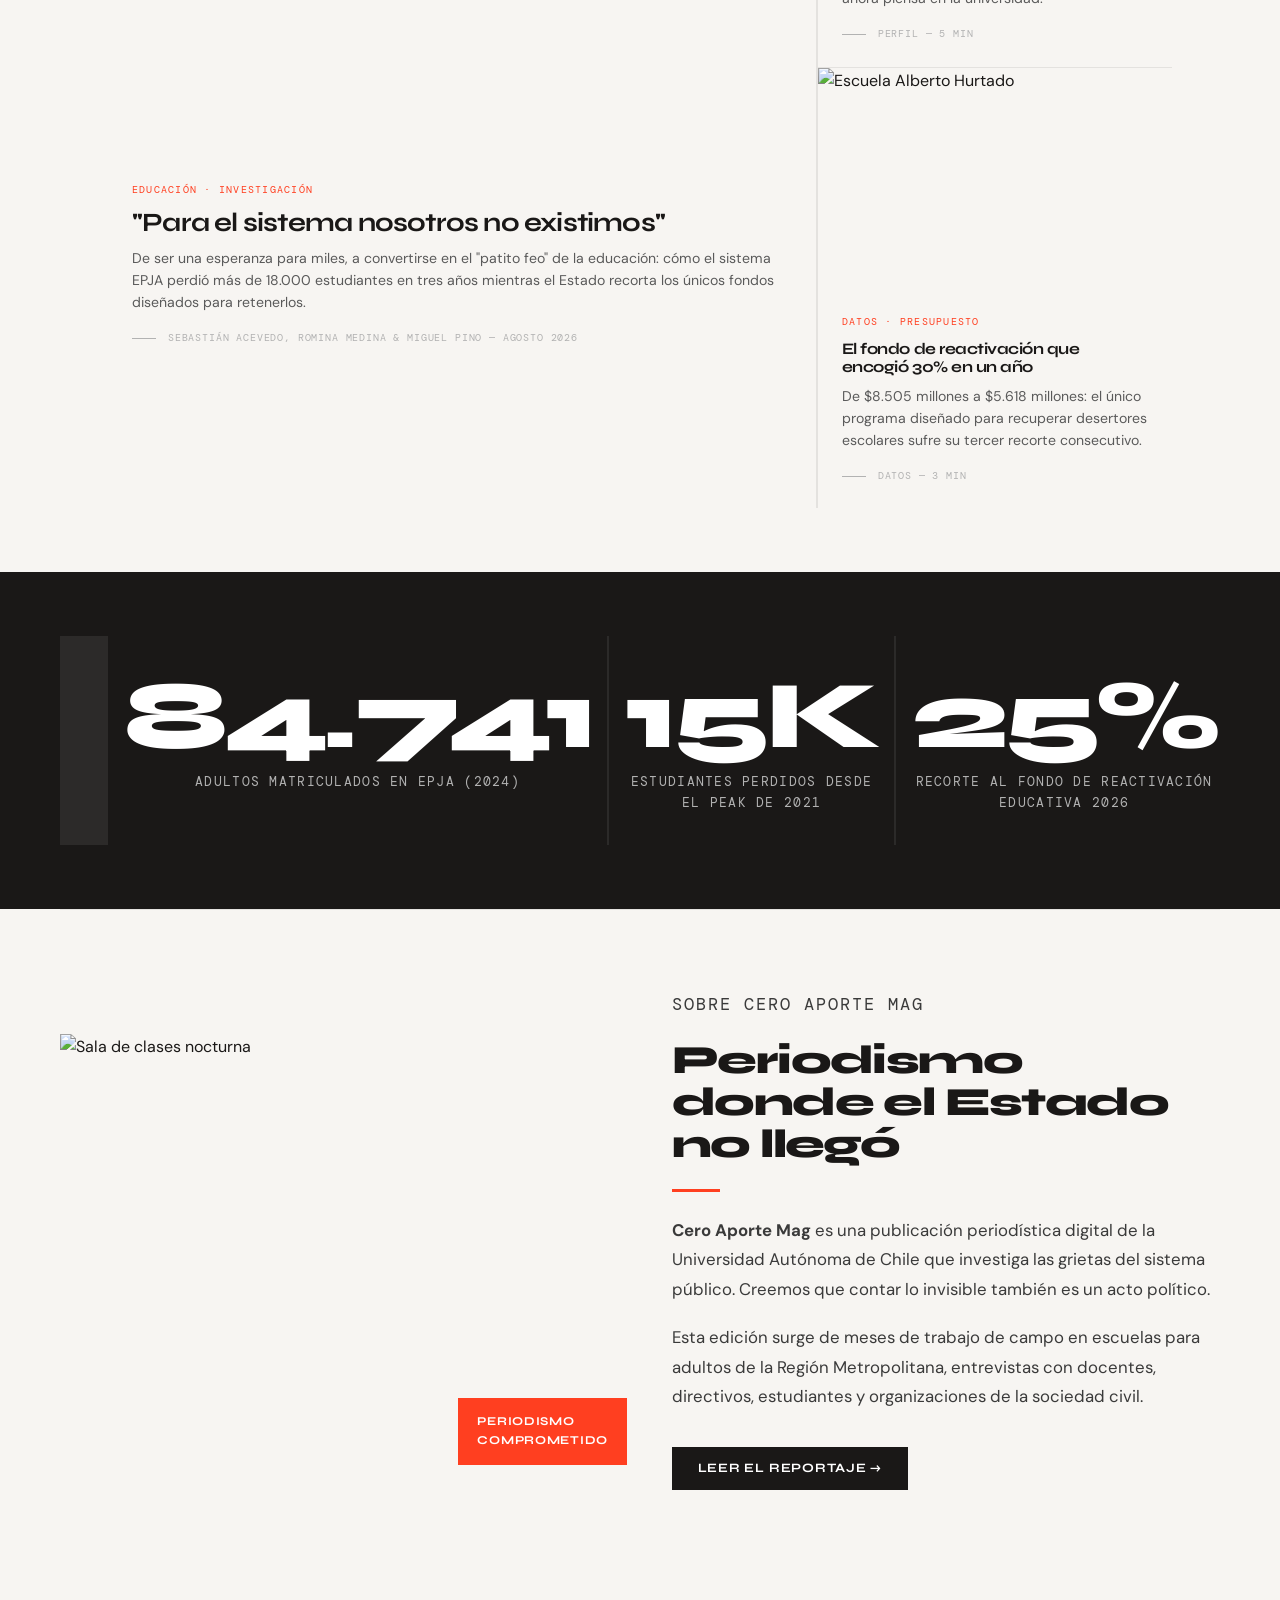
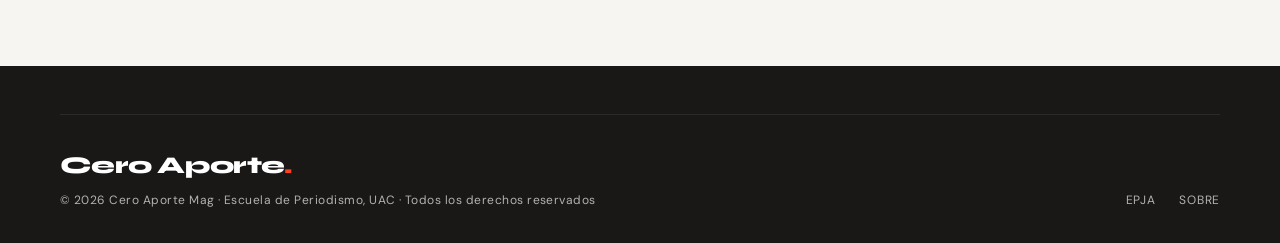
==== commit f7954e55: "Update index.html" ====
--- a/index.html
+++ b/index.html
@@ -385,11 +385,18 @@
       <h2 class="section-title" style="font-size:clamp(1.8rem,3.5vw,2.5rem);">Periodismo donde el Estado no llegó</h2>
       <div class="rule-red"></div>
       <p>
-        <strong>Cero Aporte Mag</strong> es una publicación periodística digital de la Universidad Autónoma de Chile que investiga las grietas del sistema público. Creemos que contar lo invisible también es un acto político.
-      </p>
-      <p>
-        Esta edición surge de meses de trabajo de campo en escuelas para adultos de la Región Metropolitana, entrevistas con docentes, directivos, estudiantes y organizaciones de la sociedad civil.
-      </p>
+        <p style="text-align:left;">
+  <strong>Cero Aporte Mag</strong> es una publicación periodística
+  digital de la Universidad Autónoma de Chile que
+  investiga las grietas del sistema público. Creemos
+  que contar lo invisible también es un acto político.
+</p>
+<p style="text-align:left;">
+  Esta edición surge de meses de trabajo de campo
+  en escuelas para adultos de la Región Metropolitana,
+  entrevistas con docentes, directivos, estudiantes
+  y organizaciones de la sociedad civil.
+</p>
       <a href="reportaje-epja.html" class="btn btn-dark" style="margin-top:1rem;">Leer el reportaje →</a>
     </div>
   </div>
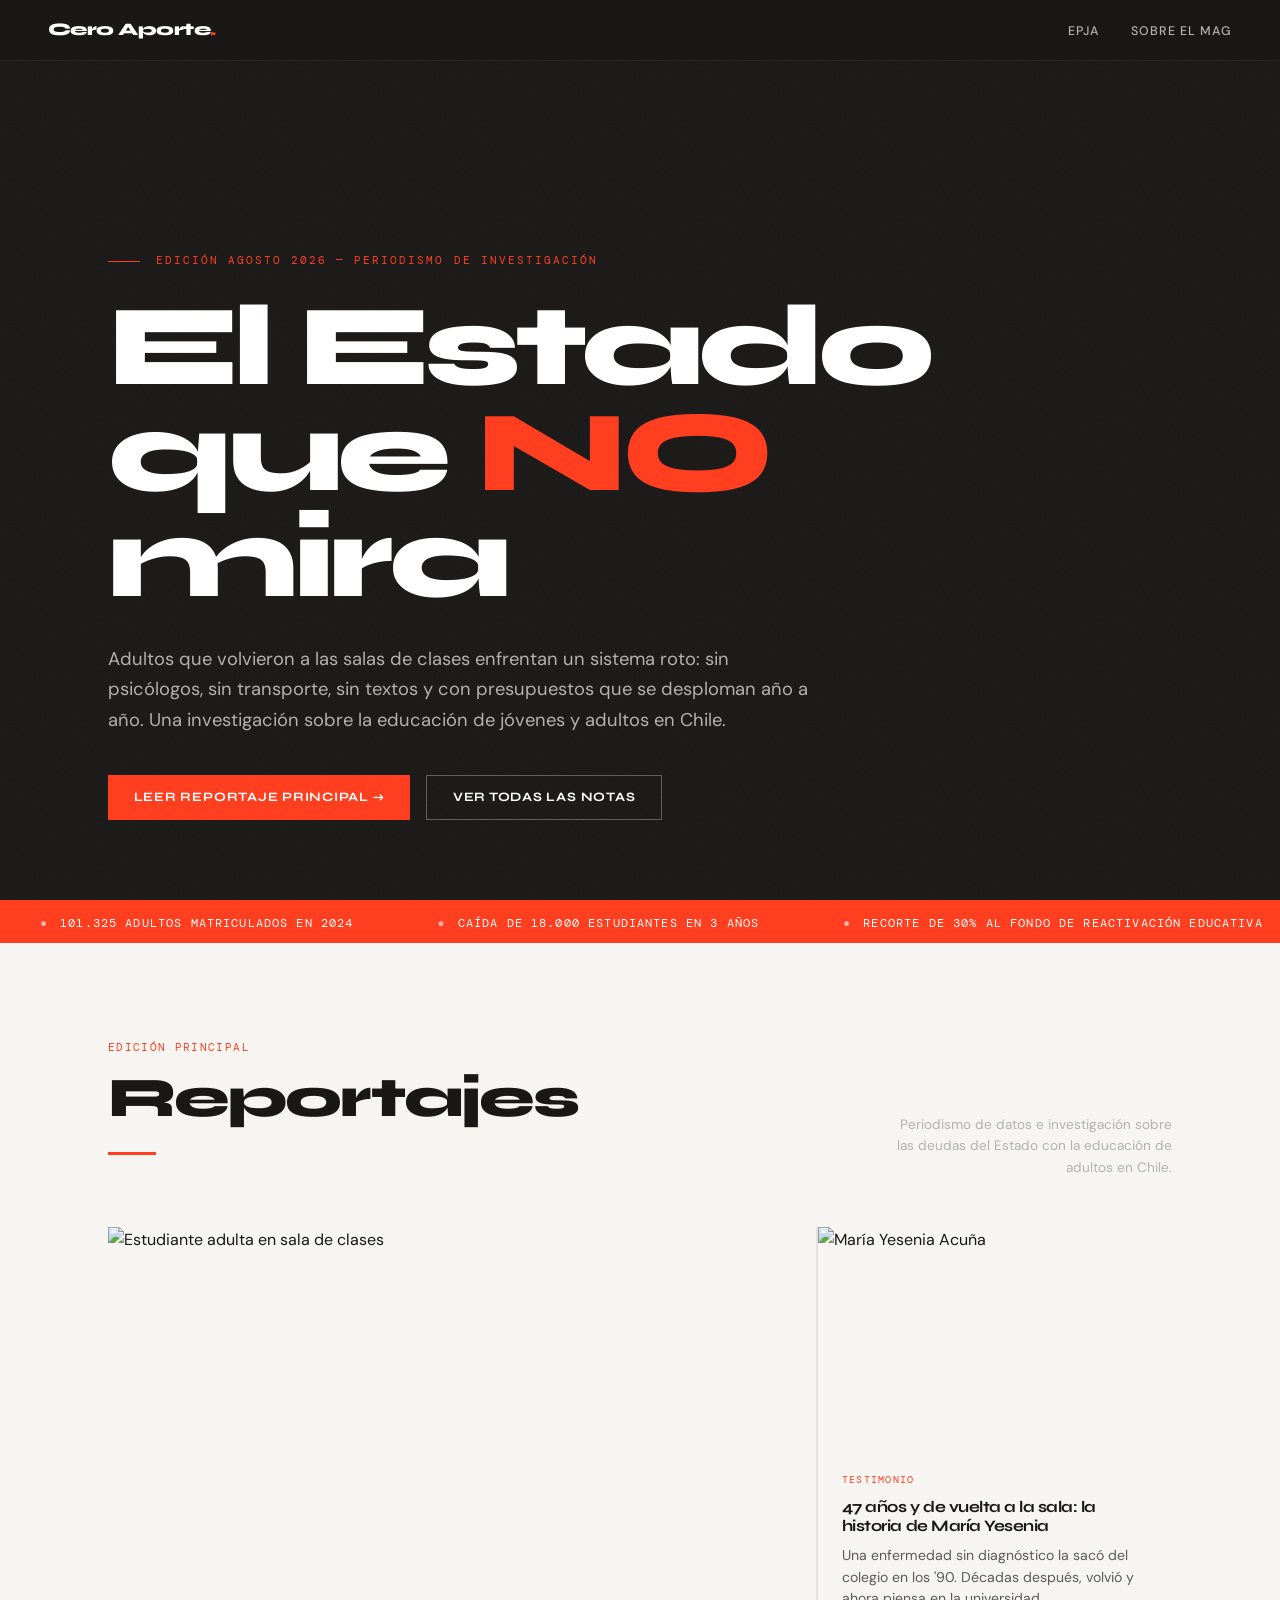
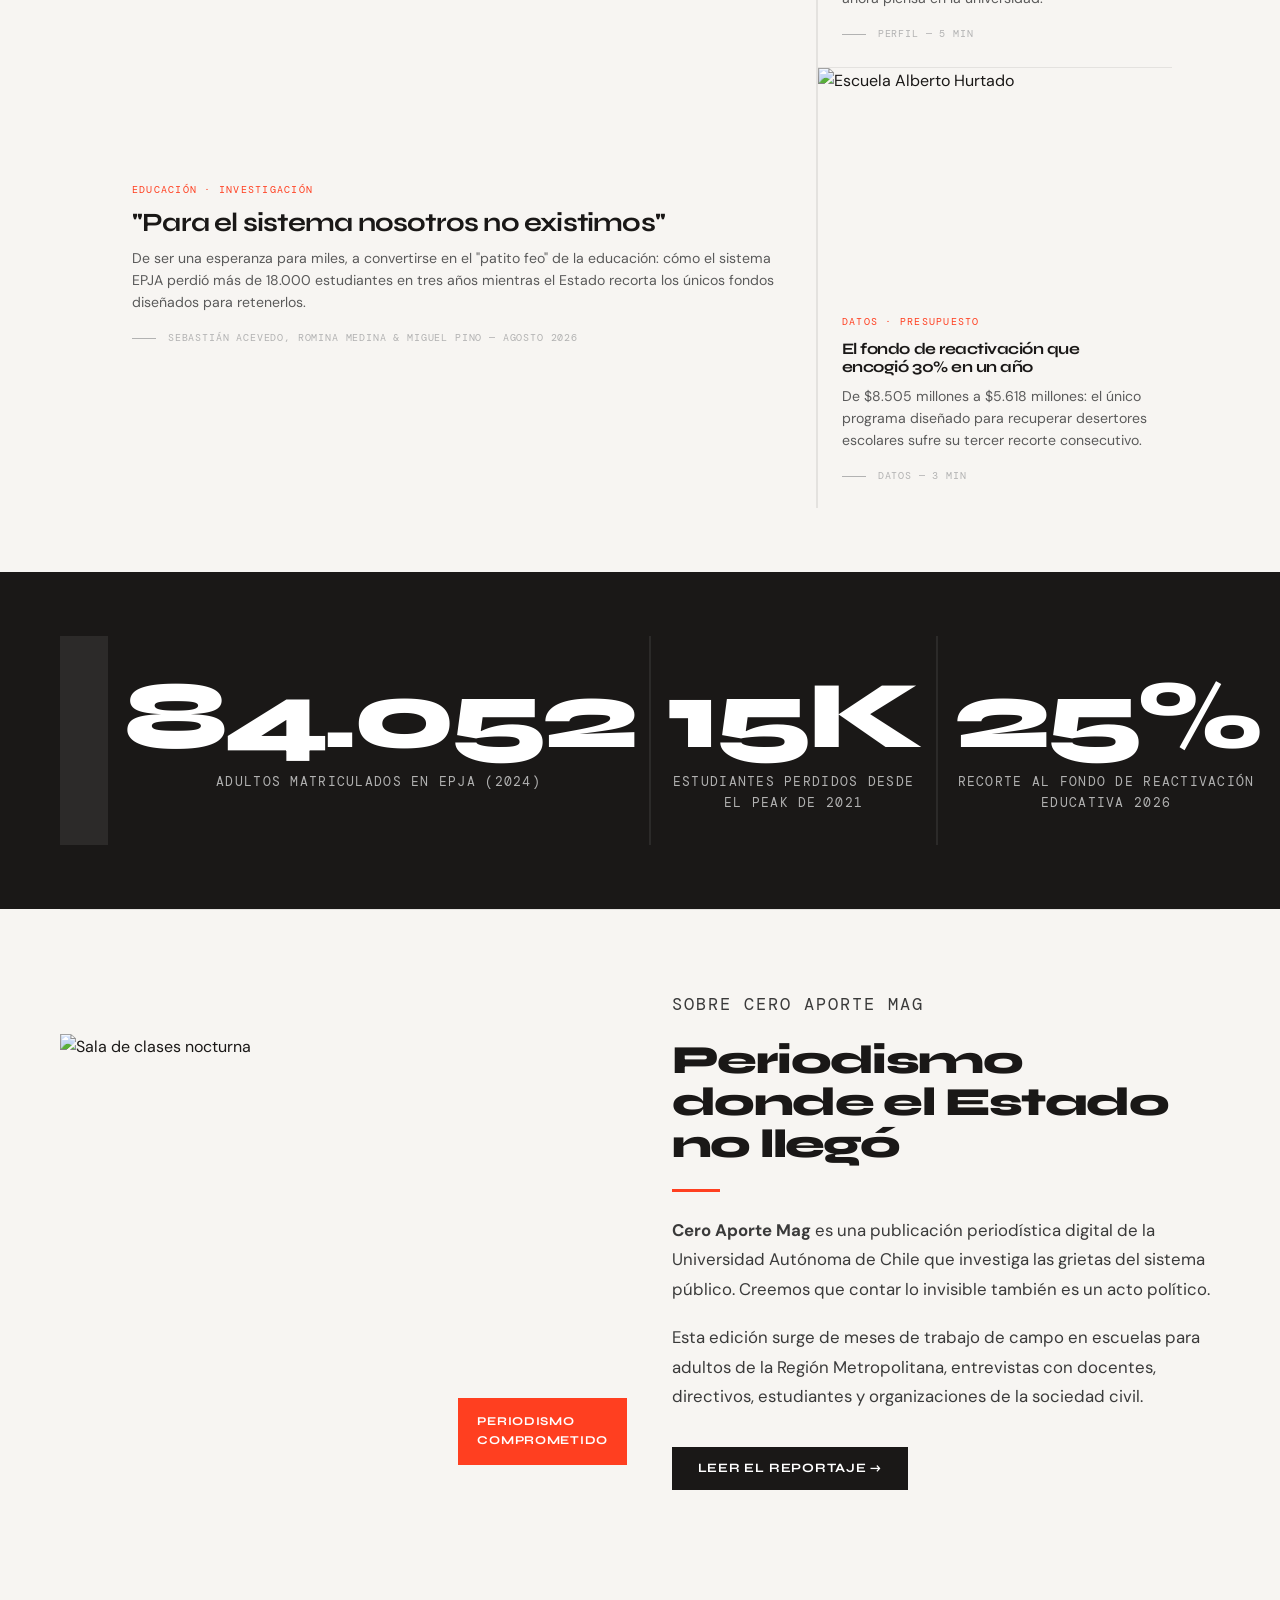
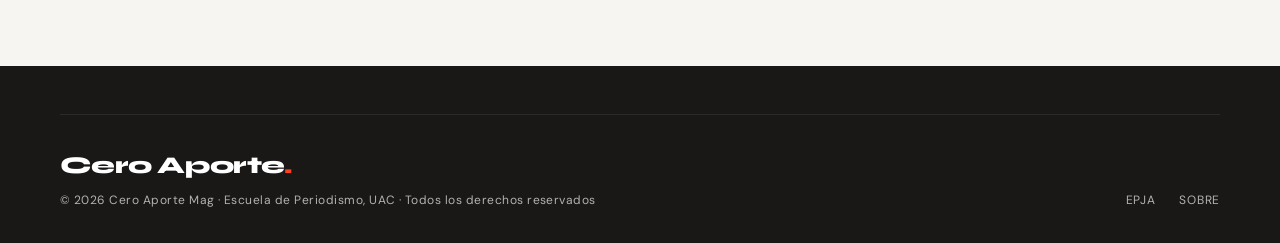
==== commit 0b5e2a13: "Update index.html" ====
--- a/index.html
+++ b/index.html
@@ -246,18 +246,30 @@
       padding: 0.9rem 1.2rem;
     }
     .about-text p {
-      font-size: 1.05rem;
-      line-height: 1.75;
-      color: #3a3a3a;
-      margin-bottom: 1.2rem;
-    }
-
-    @media (max-width: 900px) {
-      .stories-grid { grid-template-columns: 1fr; }
-      .story-card.featured { grid-row: auto; grid-column: auto; }
-      .about-inner { grid-template-columns: 1fr; }
-      .stats-band .container { grid-template-columns: 1fr; }
-    }
+  font-size: 1.05rem;
+  line-height: 1.75;
+  color: #3a3a3a;
+  margin-bottom: 1.2rem;
+}
+
+@media (max-width: 900px) {
+  .stories-grid { grid-template-columns: 1fr; }
+  .story-card.featured { grid-row: auto; grid-column: auto; }
+  .about-inner { grid-template-columns: 1fr; }
+  .stats-band .container { grid-template-columns: 1fr; }
+}
+
+@media (max-width: 768px) {
+  .about-text p {
+    font-size: 0.95rem;
+    line-height: 1.7;
+    text-align: left;
+    hyphens: none;
+    -webkit-hyphens: none;
+  }
+  .about-inner { gap: 2rem; }
+  .about-strip { padding: 3rem 0; }
+}
   </style>
 </head>
 <body>
--- a/style.css
+++ b/style.css
@@ -357,4 +357,15 @@
   .nav-links { display: none; }
   .footer-inner { grid-template-columns: 1fr; }
   .footer-nav { justify-content: flex-start; }
-}
+
+  /* Fix texto about en mobile */
+  .about-text p {
+    font-size: 0.95rem;
+    line-height: 1.7;
+    text-align: left;
+    -webkit-hyphens: none;
+    hyphens: none;
+  }
+  .about-inner { gap: 2rem; }
+  .about-strip { padding: 3rem 0; }
+}
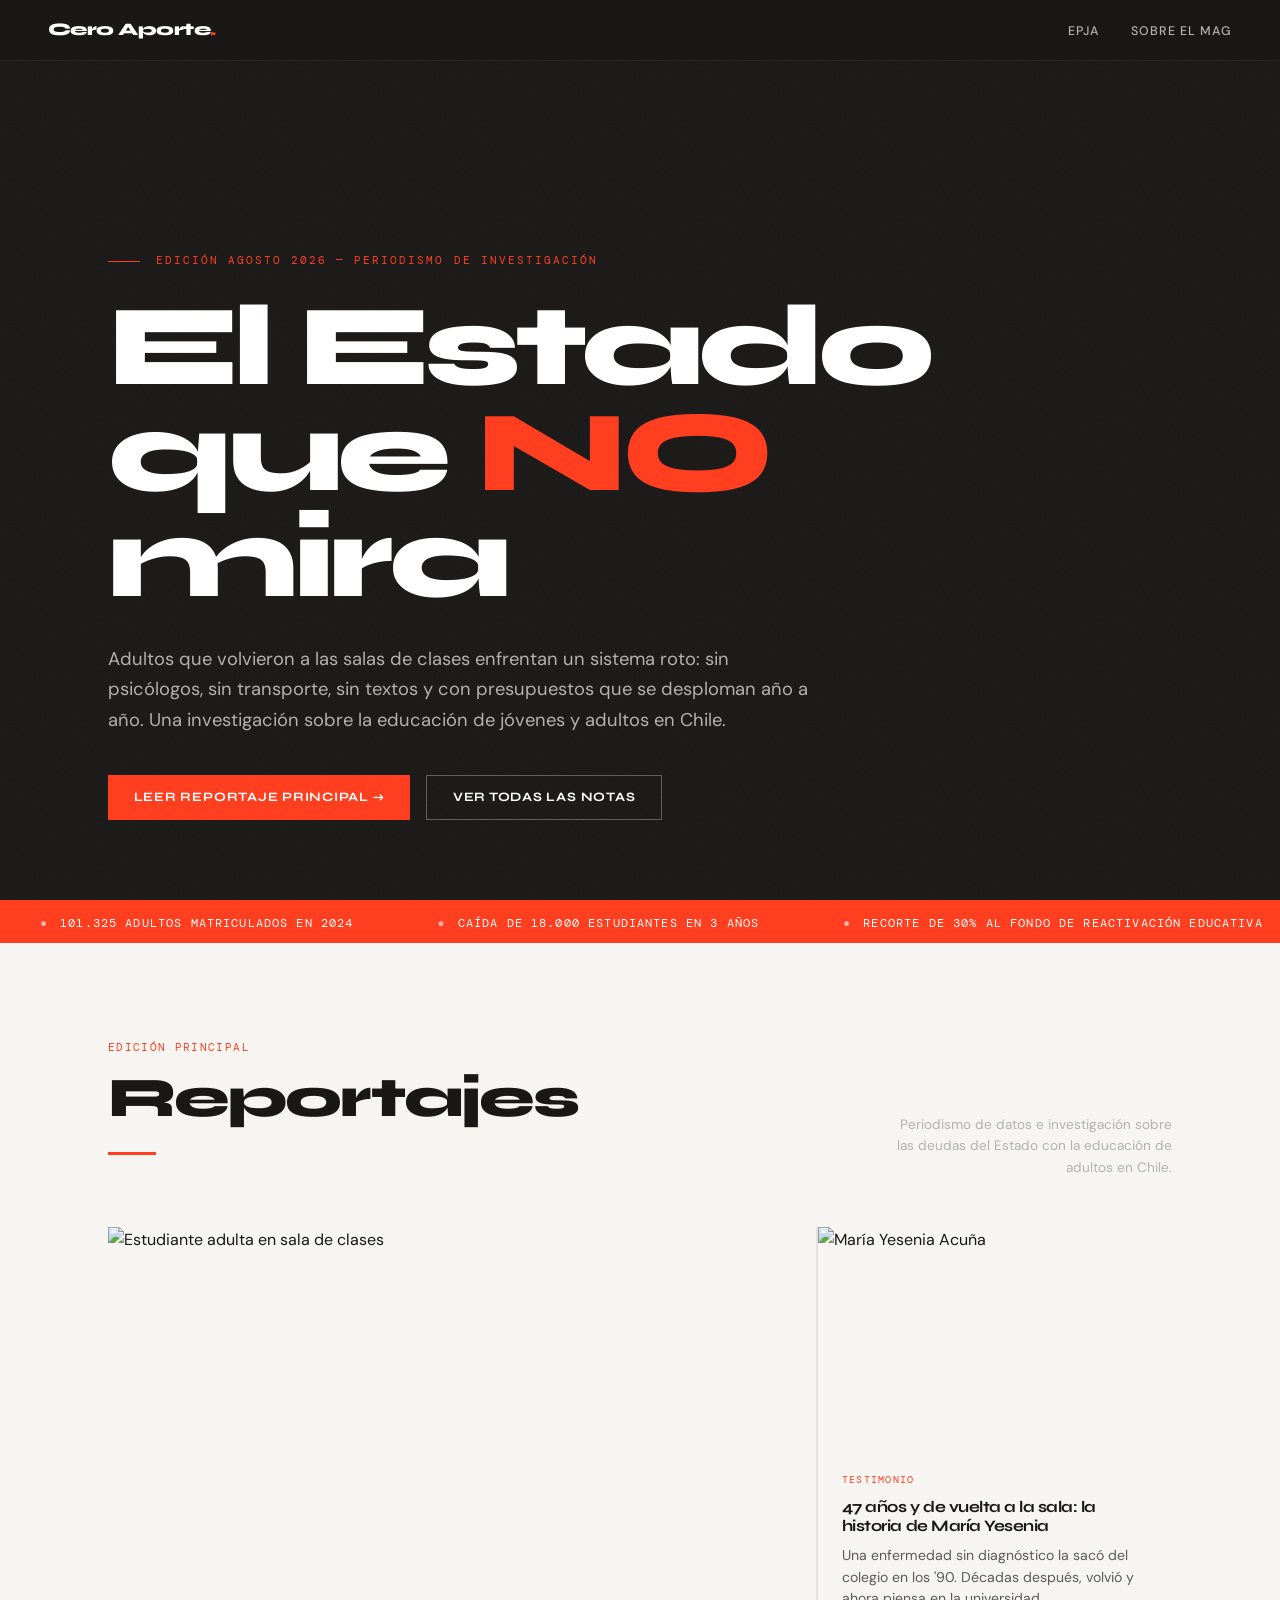
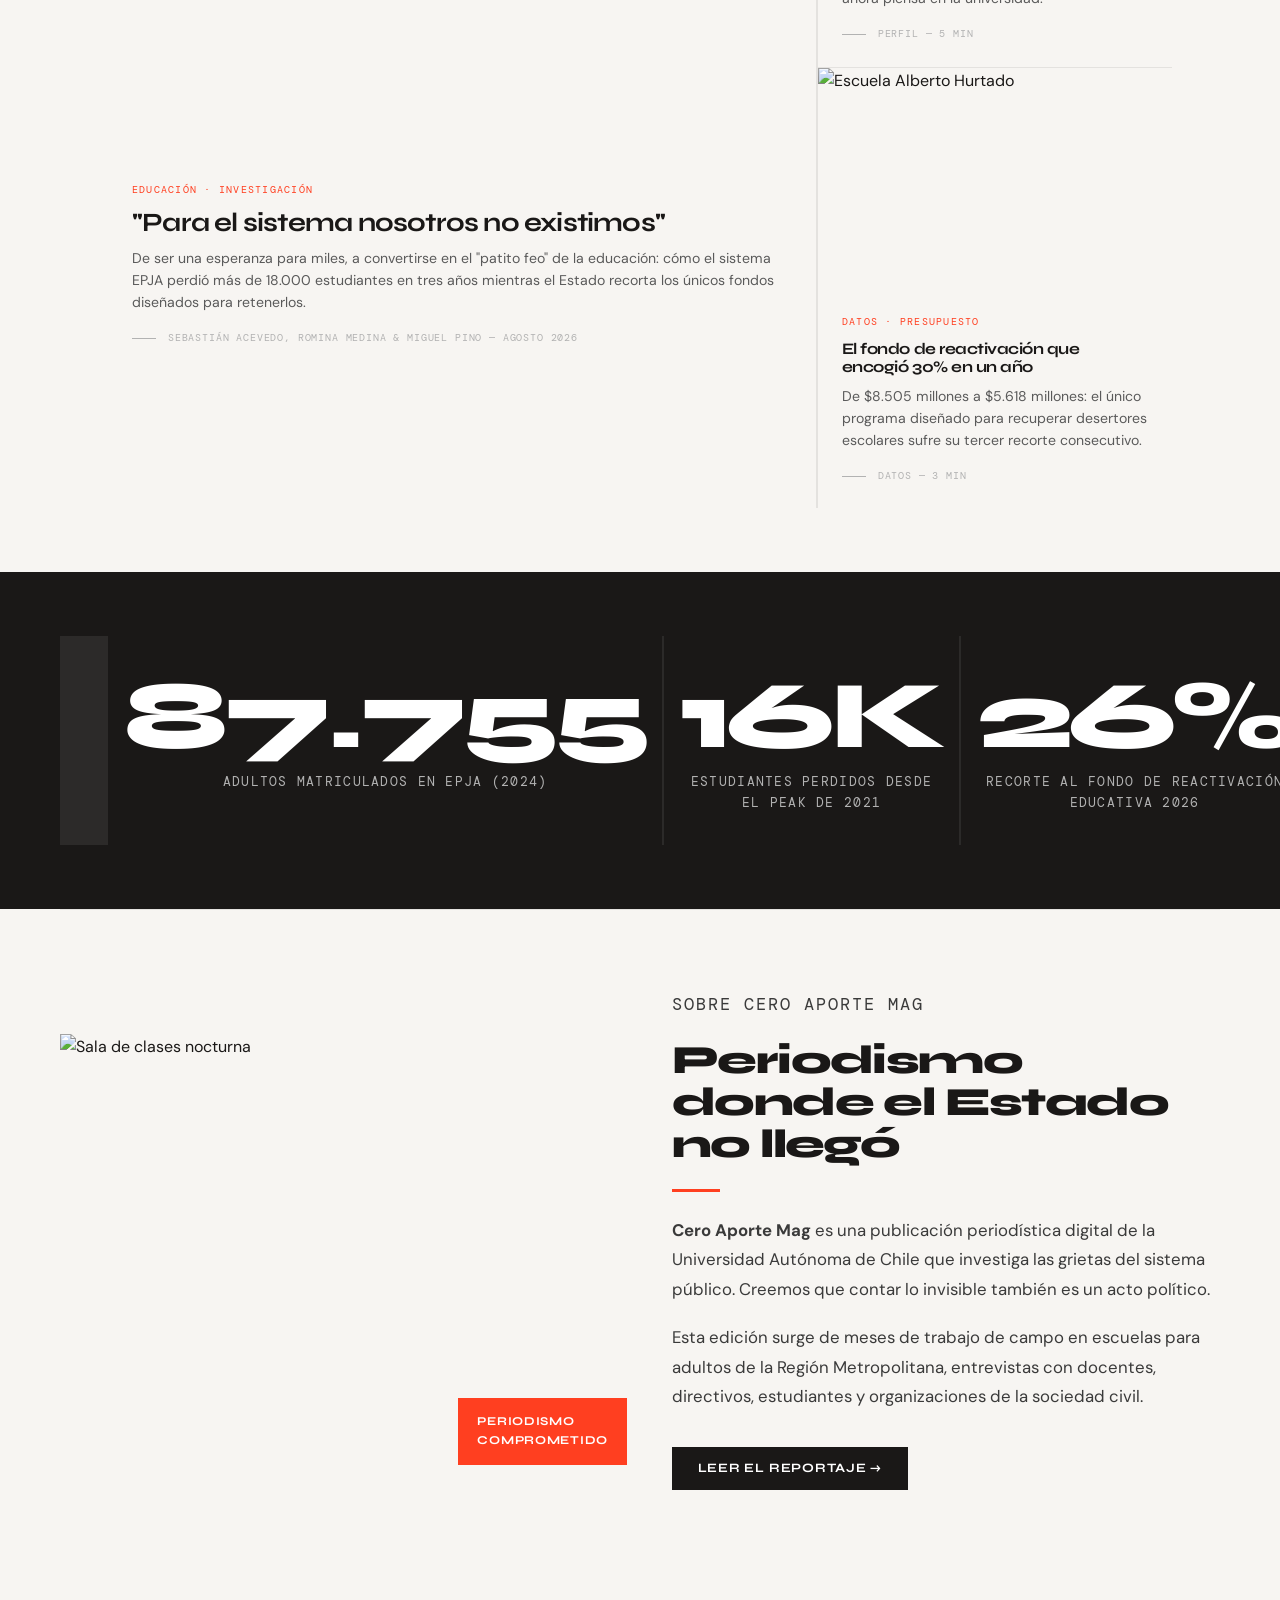
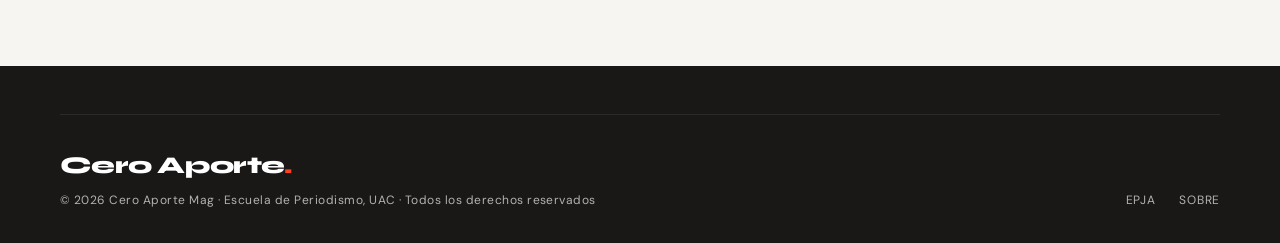
==== commit c0f123d3: "Update index.html" ====
--- a/index.html
+++ b/index.html
@@ -398,17 +398,14 @@
       <div class="rule-red"></div>
       <p>
         <p style="text-align:left;">
-  <strong>Cero Aporte Mag</strong> es una publicación periodística
-  digital de la Universidad Autónoma de Chile que
-  investiga las grietas del sistema público. Creemos
-  que contar lo invisible también es un acto político.
-</p>
-<p style="text-align:left;">
-  Esta edición surge de meses de trabajo de campo
-  en escuelas para adultos de la Región Metropolitana,
-  entrevistas con docentes, directivos, estudiantes
-  y organizaciones de la sociedad civil.
-</p>
+  <p><strong>Cero Aporte Mag</strong> es una publicación periodística
+      digital de la Universidad Autónoma de Chile que
+      investiga las grietas del sistema público. Creemos
+      que contar lo invisible también es un acto político.</p>
+      <p>Esta edición surge de meses de trabajo de campo
+      en escuelas para adultos de la Región Metropolitana,
+      entrevistas con docentes, directivos, estudiantes
+      y organizaciones de la sociedad civil.</p>
       <a href="reportaje-epja.html" class="btn btn-dark" style="margin-top:1rem;">Leer el reportaje →</a>
     </div>
   </div>
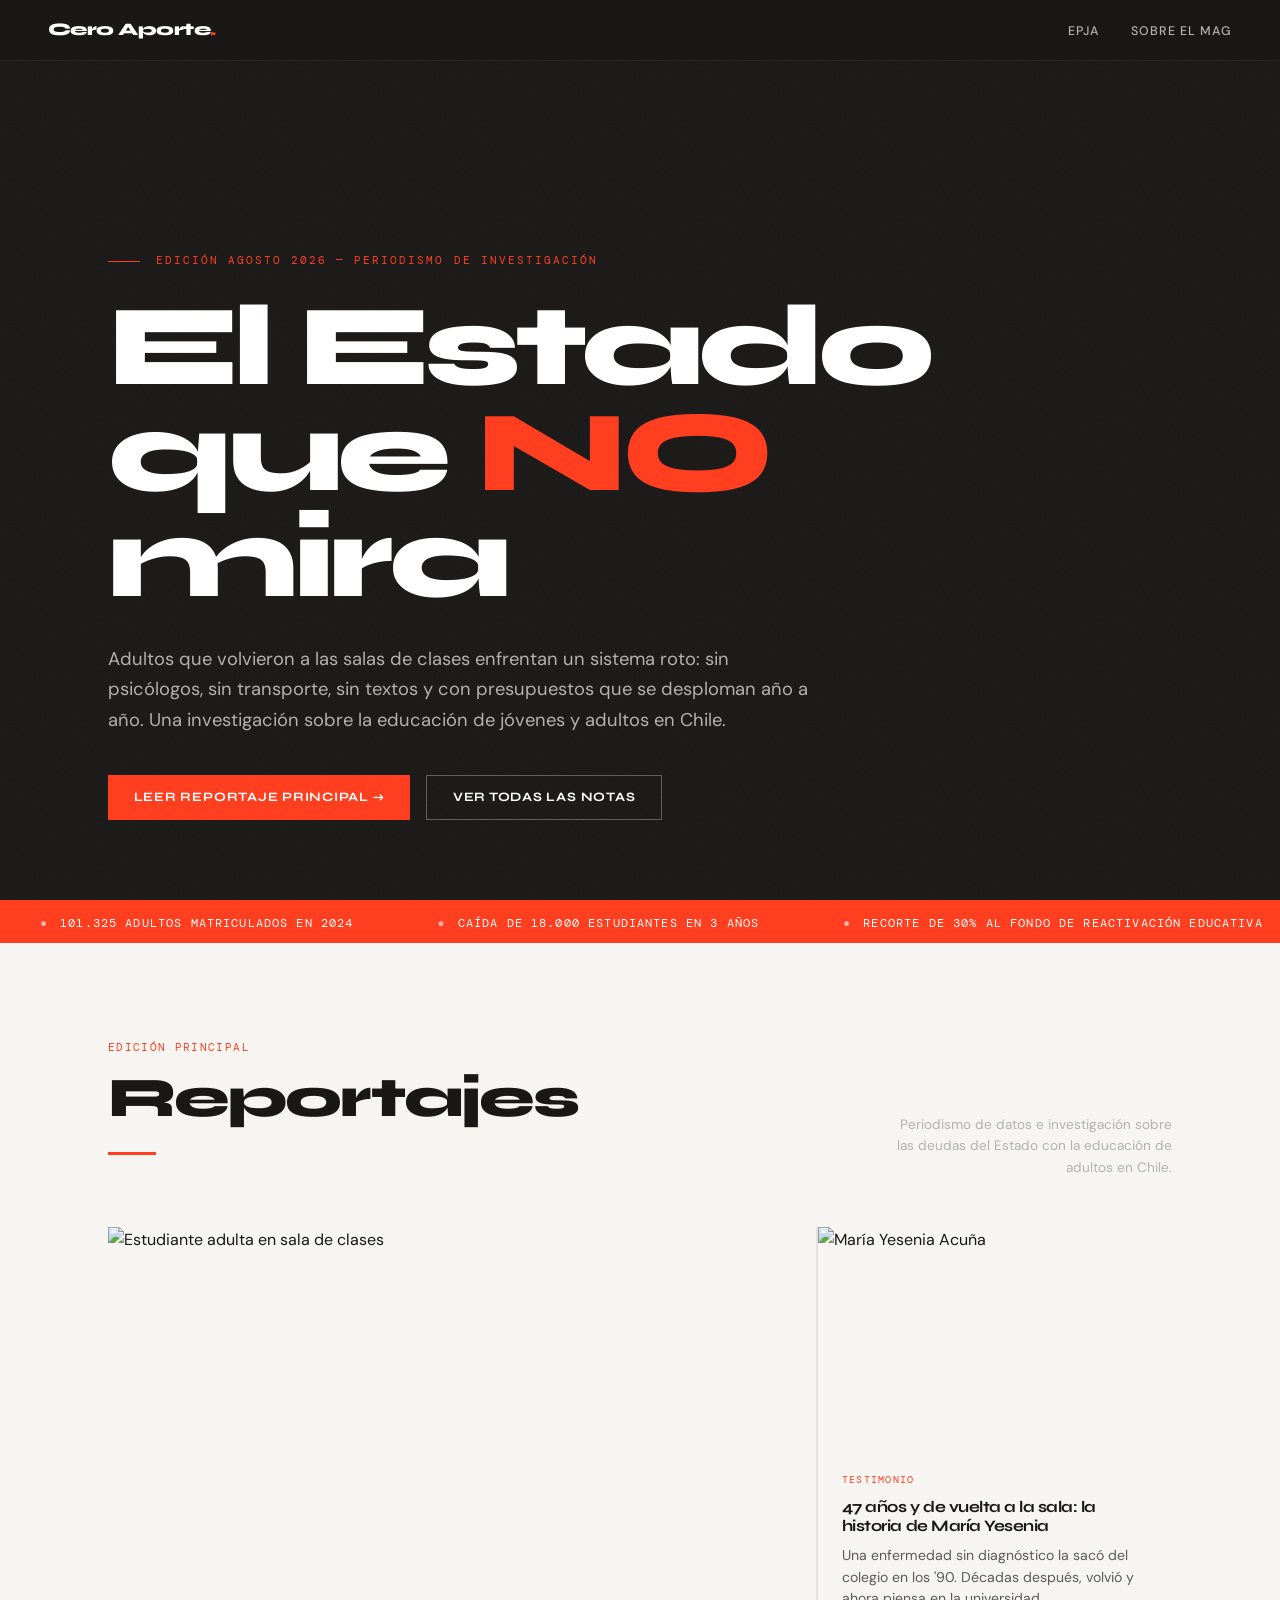
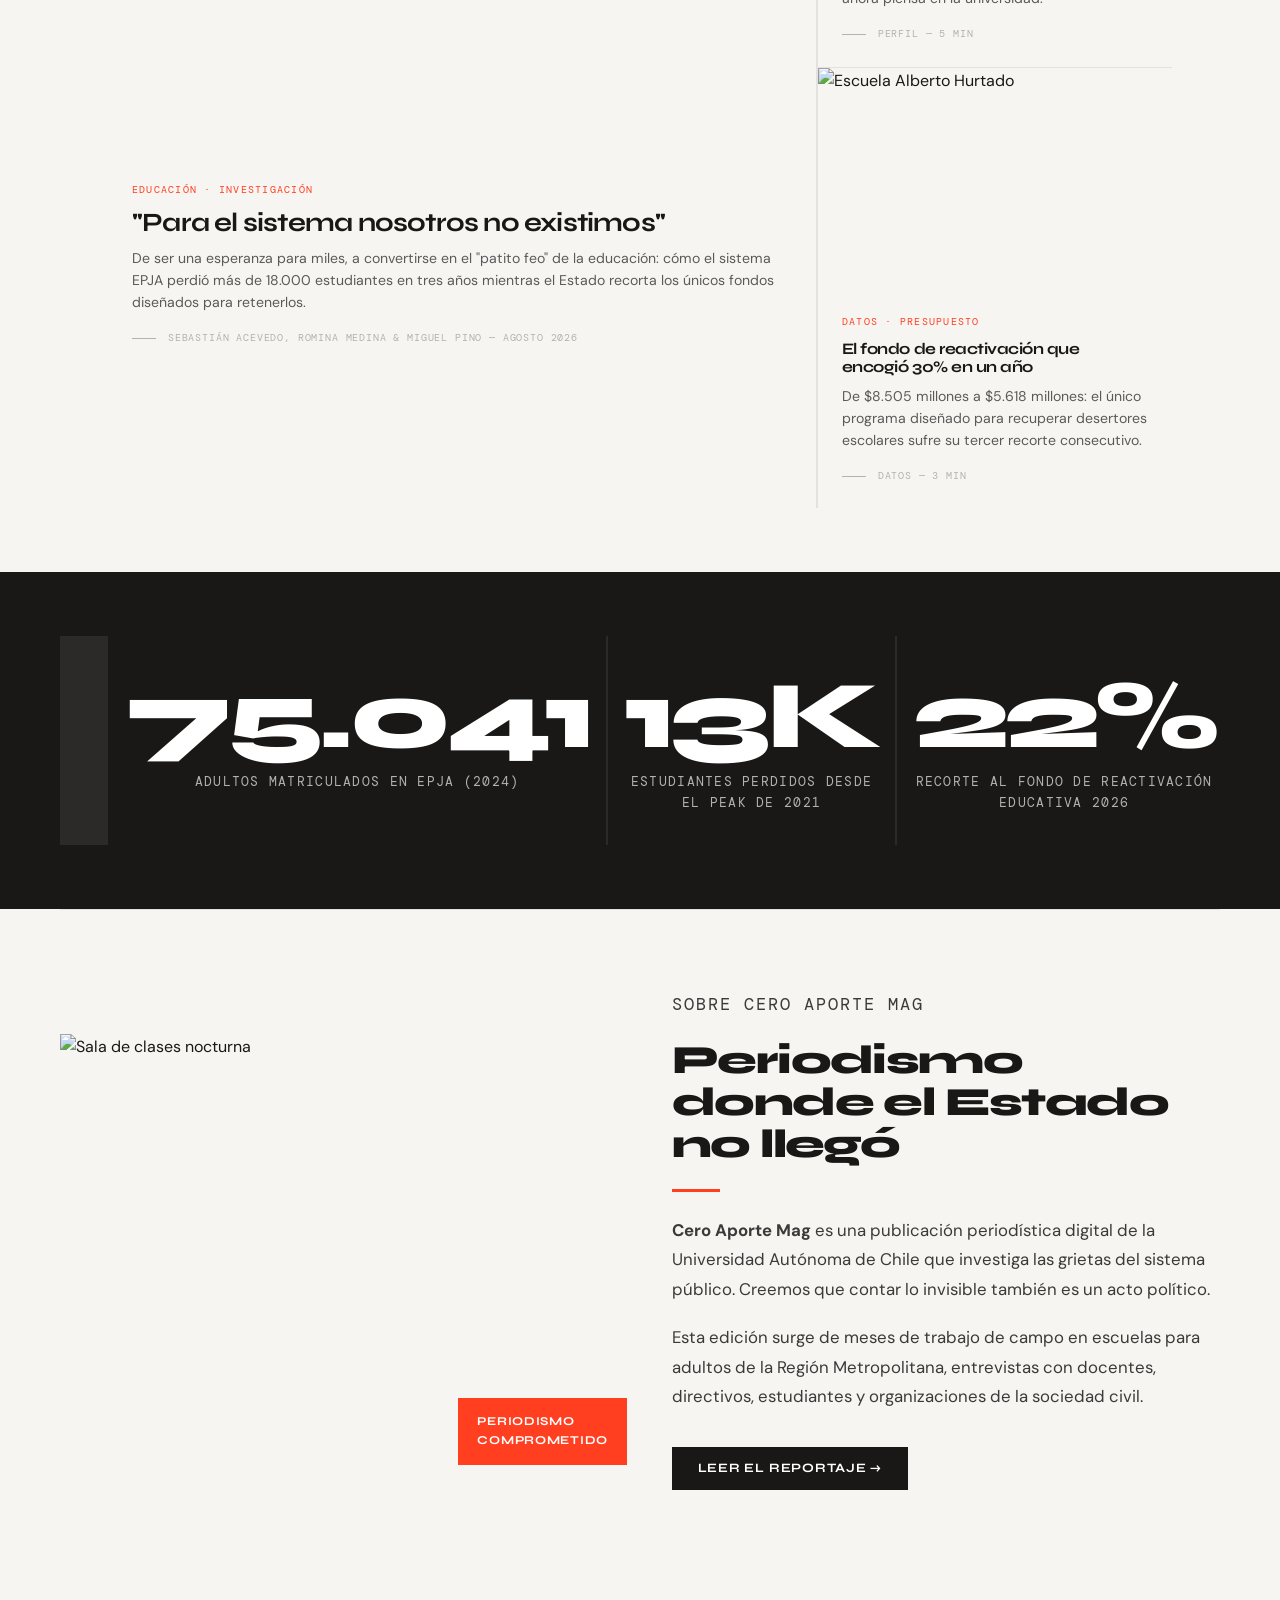
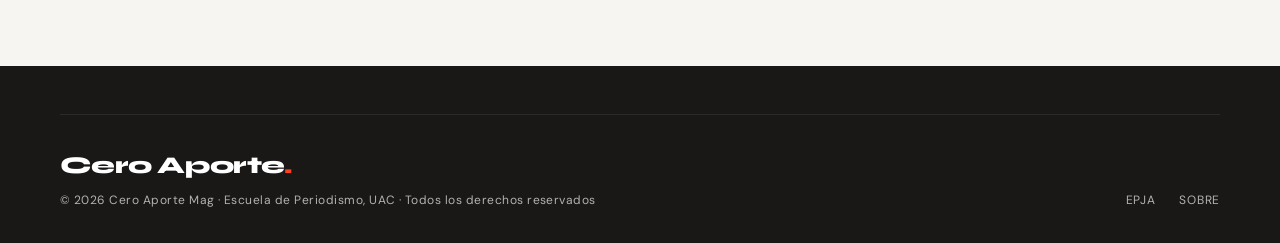
==== commit 8ad30bf0: "Update index.html" ====
--- a/index.html
+++ b/index.html
@@ -268,7 +268,9 @@
     -webkit-hyphens: none;
   }
   .about-inner { gap: 2rem; }
-  .about-strip { padding: 3rem 0; }
+  .about-strip {
+    padding: 3rem clamp(1.5rem, 5vw, 3rem);
+  }
 }
   </style>
 </head>
